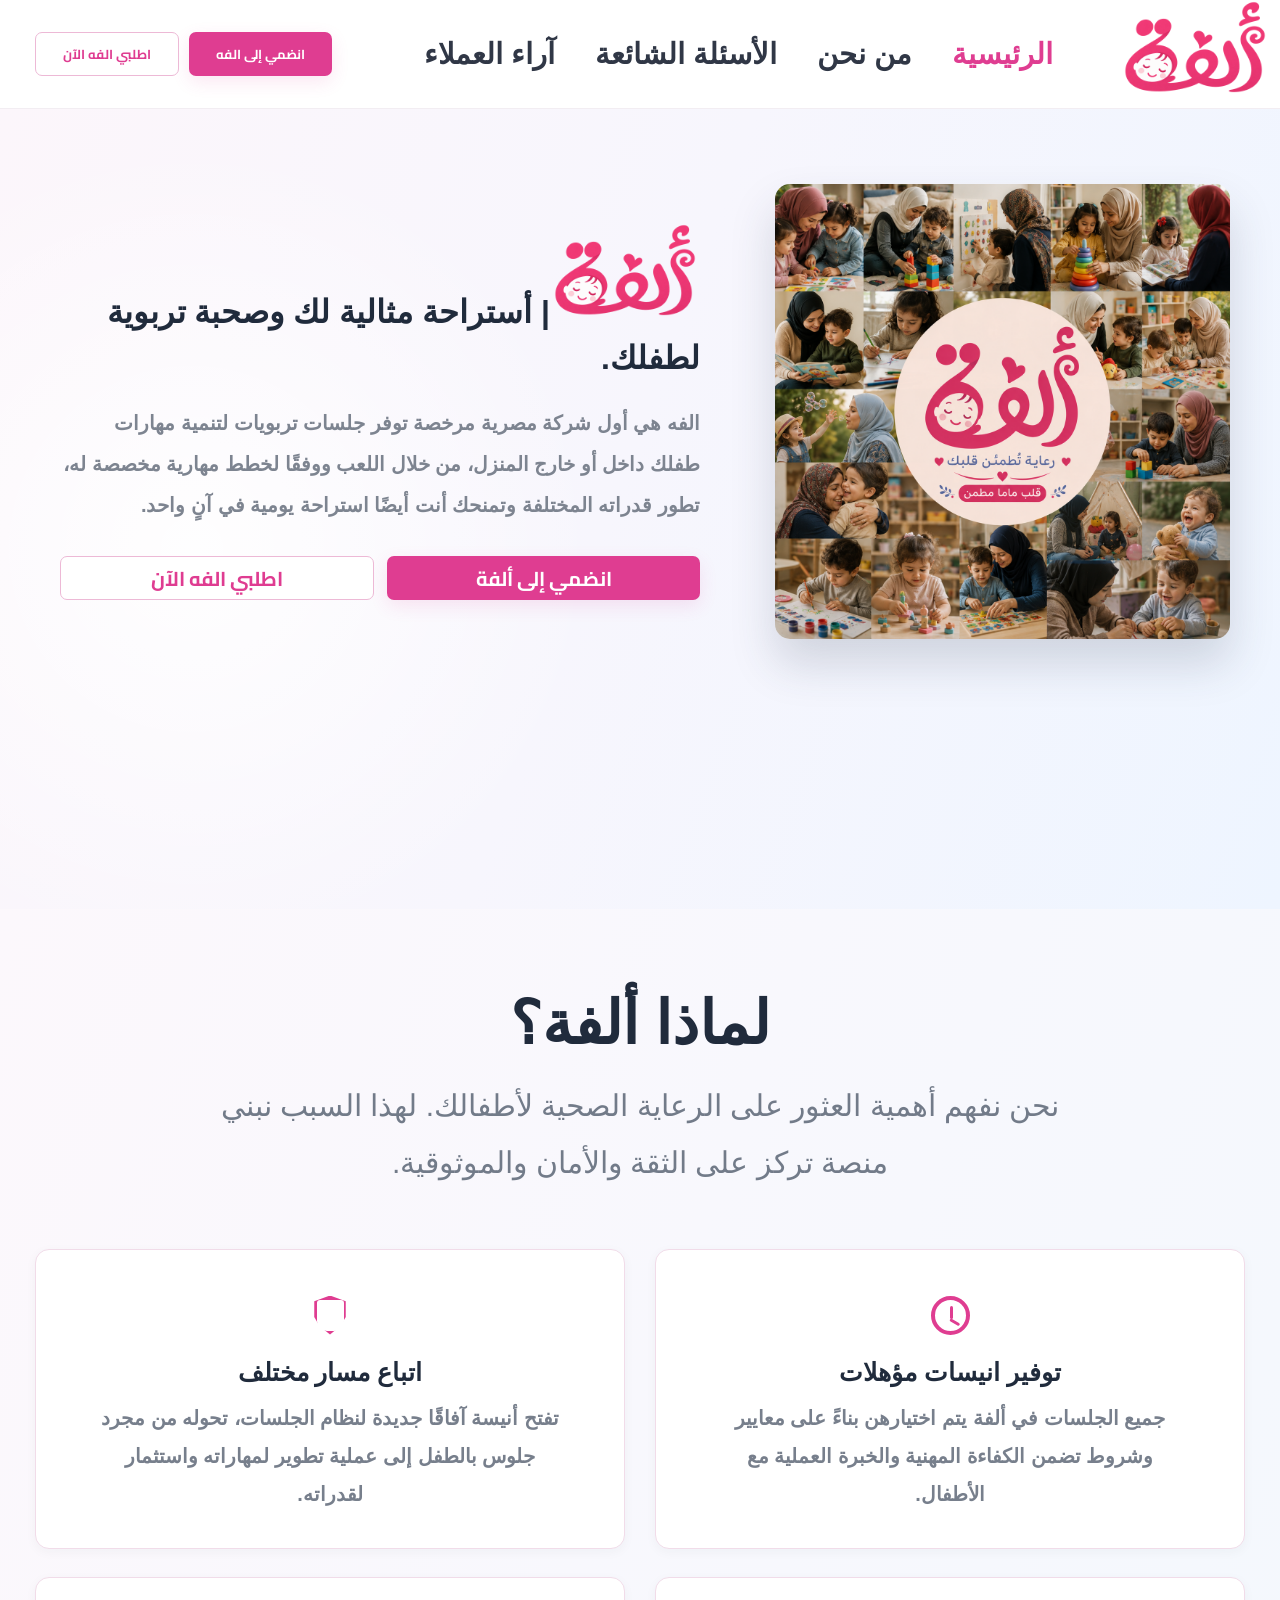
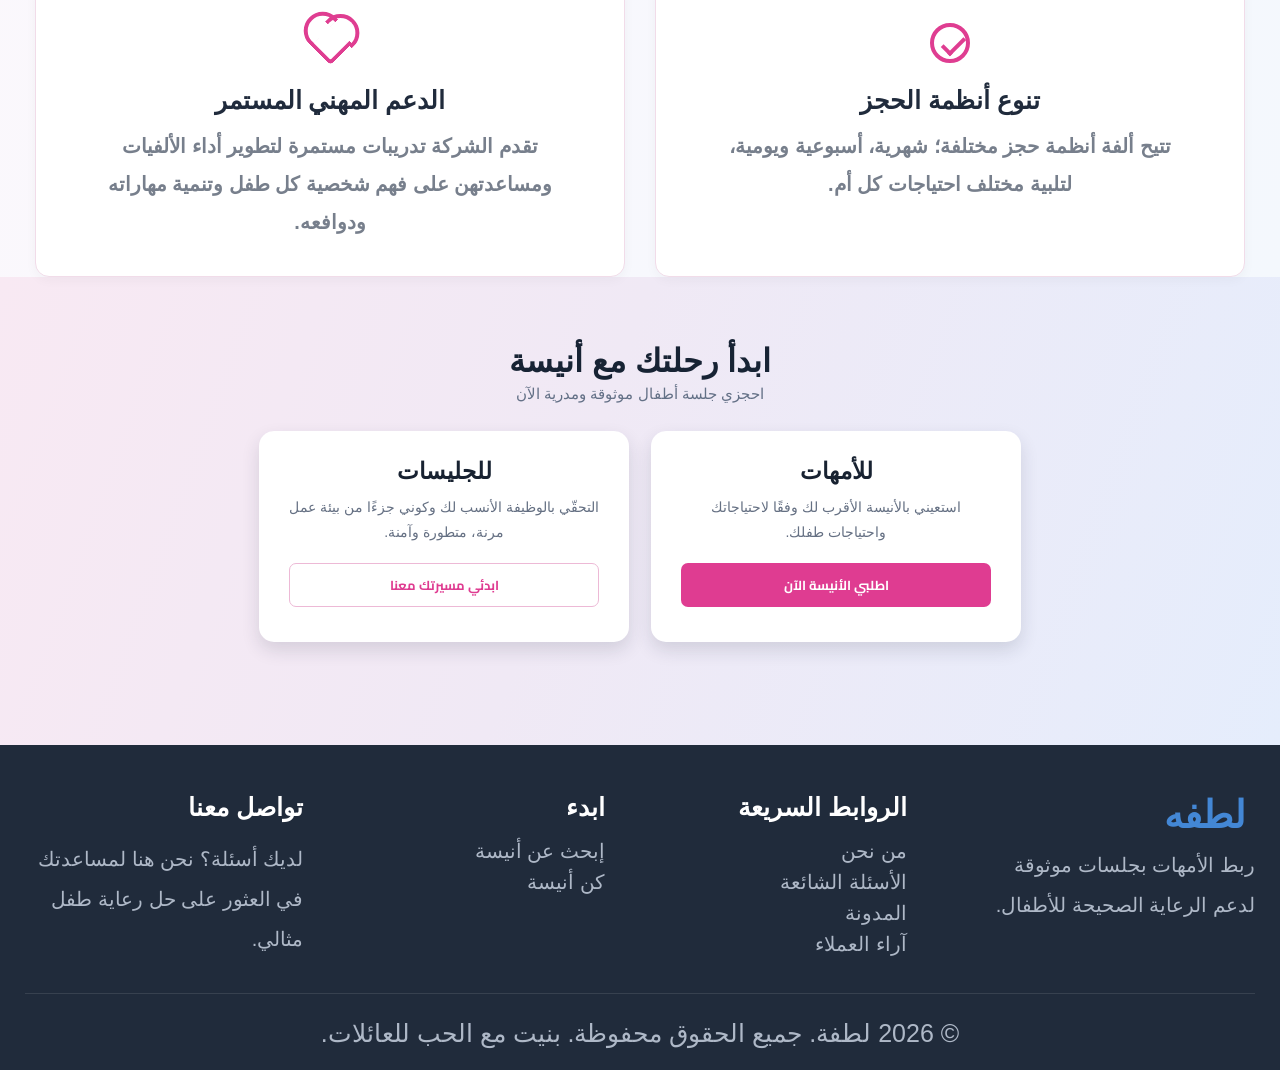
==== index.html @ 2e253f10 "Add files via upload" ====
<!DOCTYPE html>
<html lang="ar" dir="rtl">

<head>
    <meta charset="UTF-8">

    <meta name="viewport" content="width=device-width, initial-scale=1.0">

    <title>الفه | استراحة مثالية لك وصحبة تربوية لطفلك</title>

    <!-- Google Font -->
    <link rel="preconnect" href="https://fonts.googleapis.com">
    <link rel="preconnect" href="https://fonts.gstatic.com" crossorigin>

    <link href="https://fonts.googleapis.com/css2?family=Cairo:wght@400;500;600;700;800&display=swap" rel="stylesheet">

    <!-- CSS -->
    <link rel="stylesheet" href="../CSS/style.css">
</head>

<body>

    <!-- الشريط العلوي -->
    <div class="top-bar"></div>


    <!-- ================= NAVBAR ================= -->

    <header class="navbar">

        <div class="nav-container">

            <!-- اللوجو -->
            <a href="#" class="logo">
                <img src="../Images/logo.png" alt="الفه">
            </a>


            <!-- روابط الموقع -->
            <nav class="nav-links">

                <a href="#" class="active">
                    الرئيسية
                </a>

                <a href="#">
                    من نحن
                </a>

                <a href="#">
                    الأسئلة الشائعة
                </a>


                <a href="#">
                    آراء العملاء
                </a>

            </nav>


            <!-- الأزرار -->
            <div class="nav-buttons">



                <a href="#" class="btn btn-pink">
                    انضمي إلى الفه
                </a>

                <a href="#" class="btn btn-outline">
                    اطلبي الفه الآن
                </a>

            </div>


            <!-- زر الموبايل -->
            <button class="mobile-menu-btn" id="mobileMenuBtn">
                ☰
            </button>

        </div>

    </header>



    <!-- ================= HERO ================= -->

    <main>

        <section class="hero">

            <div class="hero-container">



                <!-- النص -->
                <div class="hero-content">

                    <h1>
                        <img src="../Images/logo.png" alt="" style="width: 150px;">|
                        <span>
                            أستراحة مثالية لك وصحبة تربوية لطفلك.
                        </span>
                    </h1>


                    <p>
                        الفه هي أول شركة مصرية مرخصة توفر جلسات تربويات
                        لتنمية مهارات طفلك داخل أو خارج المنزل، من خلال اللعب
                        ووفقًا لخطط مهارية مخصصة له، تطور قدراته المختلفة
                        وتمنحك أنت أيضًا استراحة يومية في آنٍ واحد.
                    </p>


                    <!-- الأزرار -->
                    <div class="hero-buttons">

                        <a href="#" class="btn btn-pink">
                            انضمي إلى ألفة
                        </a>

                        <a href="#" class="btn btn-outline">
                            اطلبي الفه الآن
                        </a>

                    </div>

                </div>


                <!-- الصورة -->
                <div class="hero-image-box">

                    <img src="../Images/a08bd523-5369-4f2f-ad71-0f037b990f4d.png" alt="أنشطة الأطفال"
                        class="hero-image">

                </div>



            </div>

        </section>

    </main>


    <!-- =========================================
     WHY ALFA SECTION
========================================= -->

    <section class="why-alfa" id="why-alfa">

        <div class="why-container">

            <!-- العنوان -->
            <div class="section-heading">

                <h2>
                    لماذا ألفة؟
                </h2>

                <p>
                    نحن نفهم أهمية العثور على الرعاية الصحية لأطفالك.
                    لهذا السبب نبني منصة تركز على الثقة والأمان والموثوقية.
                </p>

            </div>


            <!-- الكروت -->
            <div class="why-grid">


                <!-- Card 1 -->
                <div class="why-card">

                    <div class="why-icon">
                        <i class="icon-clock"></i>
                    </div>

                    <h3>
                        توفير انيسات مؤهلات
                    </h3>

                    <p>
                        جميع الجلسات في ألفة يتم اختيارهن بناءً على معايير
                        وشروط تضمن الكفاءة المهنية والخبرة العملية مع الأطفال.
                    </p>

                </div>


                <!-- Card 2 -->
                <div class="why-card">

                    <div class="why-icon">
                        <i class="icon-shield"></i>
                    </div>

                    <h3>
                        اتباع مسار مختلف
                    </h3>

                    <p>
                        تفتح أنيسة آفاقًا جديدة لنظام الجلسات، تحوله من مجرد
                        جلوس بالطفل إلى عملية تطوير لمهاراته واستثمار لقدراته.
                    </p>

                </div>


                <!-- Card 3 -->
                <div class="why-card">

                    <div class="why-icon">
                        <i class="icon-check"></i>
                    </div>

                    <h3>
                        تنوع أنظمة الحجز
                    </h3>

                    <p>
                        تتيح ألفة أنظمة حجز مختلفة؛ شهرية، أسبوعية ويومية،
                        لتلبية مختلف احتياجات كل أم.
                    </p>

                </div>


                <!-- Card 4 -->
                <div class="why-card">

                    <div class="why-icon">
                        <i class="icon-heart"></i>
                    </div>

                    <h3>
                        الدعم المهني المستمر
                    </h3>

                    <p>
                        تقدم الشركة تدريبات مستمرة لتطوير أداء الألفيات
                        ومساعدتهن على فهم شخصية كل طفل وتنمية مهاراته ودوافعه.
                    </p>

                </div>


            </div>

        </div>

    </section>

    <section class="booking-section">

        <div class="booking-container">

            <h1>ابدأ رحلتك مع أنيسة</h1>

            <p class="subtitle">
                احجزي جلسة أطفال موثوقة ومدرية الآن
            </p>

            <div class="cards">

                <!-- Mother's Card -->
                <div class="booking-card">

                    <h2>للأمهات</h2>

                    <p>
                        استعيني بالأنيسة الأقرب لك وفقًا لاحتياجاتك
                        واحتياجات طفلك.
                    </p>

                    <a href="#" class="btn btn-primary">
                        اطلبي الأنيسة الآن
                    </a>

                </div>


                <!-- Babysitter Card -->
                <div class="booking-card">

                    <h2>للجليسات</h2>

                    <p>
                        التحقّي بالوظيفة الأنسب لك وكوني جزءًا من بيئة
                        عمل مرنة، متطورة وآمنة.
                    </p>

                    <a href="#" class="btn btn-outline">
                        ابدئي مسيرتك معنا
                    </a>

                </div>

            </div>

        </div>

    </section>


    <!-- =========================
         Footer
    ========================== -->
    <footer class="footer">

        <div class="footer-container">

            <!-- Logo / About -->
            <div class="footer-column footer-brand">

                <div class="logo">
                    لطفه
                </div>

                <p>
                    ربط الأمهات بجلسات موثوقة لدعم الرعاية
                    الصحيحة للأطفال.
                </p>

            </div>


            <!-- Quick Links -->
            <div class="footer-column">

                <h3>الروابط السريعة</h3>

                <ul>
                    <li><a href="#">من نحن</a></li>
                    <li><a href="#">الأسئلة الشائعة</a></li>
                    <li><a href="#">المدونة</a></li>
                    <li><a href="#">آراء العملاء</a></li>
                </ul>

            </div>


            <!-- Start -->
            <div class="footer-column">

                <h3>ابدء</h3>

                <ul>
                    <li><a href="#">إبحث عن أنيسة</a></li>
                    <li><a href="#">كن أنيسة</a></li>
                </ul>

            </div>


            <!-- Contact -->
            <div class="footer-column">

                <h3>تواصل معنا</h3>

                <p>
                    لديك أسئلة؟ نحن هنا لمساعدتك في العثور
                    على حل رعاية طفل مثالي.
                </p>

            </div>

        </div>


        <!-- Copyright -->
        <div class="footer-bottom">

            <p>
                © 2026 لطفة. جميع الحقوق محفوظة. بنيت مع الحب للعائلات.
            </p>

        </div>

    </footer>


    <!-- JS -->
    <script src="../JS/script.js"></script>

</body>

</html>
---- CSS/style.css ----
/* =========================================
   GENERAL
========================================= */

* {
    margin: 0;
    padding: 0;
    box-sizing: border-box;
}

html {
    scroll-behavior: smooth;
}

body {
   font-family: 'Gill Sans', 'Gill Sans MT', Calibri, 'Trebuchet MS', sans-serif;

    color: #202b3c;

    background: #ffffff;

    direction: rtl;

    overflow-x: hidden;
}


/* =========================================
   COLORS
========================================= */

:root {

    --pink: #df3d91;

    --pink-hover: #cc2d80;

    --blue: #4288c7;

    --dark: #202b3c;

    --gray: #7d8490;

    --border: #efc8df;

}


/* =========================================
   TOP BAR
========================================= */

.top-bar {

    width: 100%;



    background: #4b3e26;

}


/* =========================================
   NAVBAR
========================================= */

.navbar {

    width: 100%;


    background: #ffffff;

    border-bottom: 1px solid #f2edf2;

    position: relative;

    z-index: 100;

}


.nav-container {

    width: min(1390px, calc(100% - 70px));

    height: 100%;

    margin: auto;

    display: flex;

    align-items: center;

    gap: 25px;

}


/* =========================================
   LOGO
========================================= */

.logo {

    width: 100px;

    display: flex;

    align-items: center;

    justify-content: center;

    flex-shrink: 0;

}


.logo img {

    width:150px;

    height: auto;

    display: block;

}


/* =========================================
   NAV LINKS
========================================= */

.nav-links {

    flex: 1;

    display: flex;

    align-items: center;

    justify-content: center;

    gap: 40px;

}


.nav-links a {

    color: #303746;

    text-decoration: none;

    font-size:29px;

    font-weight: 700;

    white-space: nowrap;

    transition: 0.25s ease;


}


.nav-links a:hover {

    color: var(--pink);

}


.nav-links a.active {

    color: var(--pink);

}


/* =========================================
   NAV BUTTONS
========================================= */

.nav-buttons {

    display: flex;

    align-items: center;

    gap: 10px;

}


.language {

    color: #303746;

    text-decoration: none;

    font-size: 15px;

    font-weight: 600;

    margin-left: 8px;

    direction: ltr;

}


.language span {

    font-size: 13px;

}


/* =========================================
   BUTTON
========================================= */

 .btn {

    min-height: 44px;

    padding: 8px 27px;

    border-radius:20px;

    display: inline-flex;

    align-items: center;

    justify-content: center;

    text-decoration: none;

    font-size:50px;

    font-weight:800;

    white-space: nowrap;

    transition:
        transform 0.2s ease,
        background 0.2s ease,
        box-shadow 0.2s ease;

}


.btn:hover {

    transform: translateY(-2px);

}


/* Pink Button */

.btn-pink {

    background: var(--pink);

    color: #ffffff;

    box-shadow: 0 6px 18px rgba(223, 61, 145, 0.12);

}


.btn-pink:hover {

    background: var(--pink-hover);

}


/* Outline Button */

.btn-outline {

    background: #ffffff;

    color: var(--pink);

    border: 1px solid var(--border);

}


.btn-outline:hover {

    background: #fff6fa;

}


/* =========================================
   HERO
========================================= */

.hero {


max-height: 800px;
    display: flex;

    align-items: center;

    background:

        radial-gradient(
            circle at 15% 55%,
            rgba(255,255,255,0.9),
            transparent 35%
        ),

        linear-gradient(
            110deg,
            #fcf6fb 0%,
            #f7f6fd 48%,
            #eef5ff 100%
        );

}


/* =========================================
   HERO CONTAINER
========================================= */

.hero-container {

   
    width: min(1400px, calc(100% - 100px));

    margin: auto;

    padding: 75px 0 400px;

    display: grid;

    grid-template-columns:
        minmax(520px, 650px)
        minmax(430px, 1fr);

    align-items: center;

    gap: 75px;

    direction: ltr;

}


/* =========================================
   HERO IMAGE
========================================= */

.hero-image-box {

    width: 100%;

    max-width: 650px;

}


.hero-image {

    width: 100%;

    height: auto;

    display: block;

    border-radius: 15px;

    box-shadow:
        0 25px 45px rgba(48, 63, 83, 0.18);

}


/* =========================================
   HERO CONTENT
========================================= */

.hero-content {

    direction: rtl;

    text-align: right;

    max-width: 640px;

    justify-self: end;

}


.hero-content h1 {

    color: var(--dark);

    font-size: clamp(31px, 2.5vw, 42px);

    line-height: 1.45;

    font-weight: 800;

    margin-bottom: 22px;

}


.hero-content h1 span {

    display: inline;

}


.hero-content p {

    color: var(--gray);

    font-size:20px;

    line-height: 2.05;

    font-weight: 600;

    margin-bottom: 30px;

}


/* =========================================
   HERO BUTTONS
========================================= */

.hero-buttons {

    display: flex;

    align-items: center;

    justify-content: flex-start;

    gap: 13px;

}


.hero-buttons .btn {

    min-width: 205px;
    font-size: 20px;

}


/* =========================================
   MOBILE BUTTON
========================================= */

.mobile-menu-btn {

    display: none;

    border: none;

    background: transparent;

    color: #333;

    font-size: 28px;

    cursor: pointer;

}


/* =========================================
   TABLET
========================================= */

@media (max-width: 1200px) {

    .nav-links {

        gap: 22px;

    }


    .nav-buttons .btn {

        padding-left: 18px;

        padding-right: 18px;

    }


    .hero-container {

        gap: 45px;

        grid-template-columns:
            minmax(450px, 1fr)
            minmax(400px, 1fr);

    }

}


/* =========================================
   SMALL LAPTOP / TABLET
========================================= */

@media (max-width: 1000px) {

    .navbar {

        height: 75px;

    }


    .nav-container {

        width: calc(100% - 35px);

    }


    .nav-links,
    .nav-buttons {

        display: none;

    }


    .mobile-menu-btn {

        display: block;

        margin-right: auto;

    }


    .hero {

        min-height: auto;

    }


    .hero-container {

        width: min(720px, calc(100% - 40px));

        grid-template-columns: 1fr;

        padding: 55px 0 70px;

        gap: 45px;

    }


    .hero-image-box {

        max-width: 650px;

        margin: auto;

    }


    .hero-content {

        max-width: 650px;

        justify-self: center;

        text-align: center;

    }


    .hero-buttons {

        justify-content: center;

    }

}


/* =========================================
   MOBILE
========================================= */

@media (max-width: 600px) {

    .top-bar {

        height: 30px;

    }


    .navbar {

        height: 68px;

    }


    .nav-container {

        width: calc(100% - 28px);

    }


    .logo img {

        width: 82px;

    }


    .hero-container {

        width: calc(100% - 28px);

        padding: 35px 0 55px;

        gap: 32px;

    }


    .hero-image {

        border-radius: 11px;

    }


    .hero-content h1 {

        font-size: 27px;

        line-height: 1.55;

        margin-bottom: 17px;

    }
       .hero-content h1 img {

        font-size: 10px;


    }


    .hero-content p {

        font-size: 14px;

        line-height: 2;

        margin-bottom: 25px;

    }


    .hero-buttons {

        width: 100%;

        flex-direction: column;

        gap: 10px;

    }


    .hero-buttons .btn {

        width: 100%;

        min-width: 0;
        font-size: 18px;
         font-weight: 700;

    }

}


/* =========================================
   EXTRA SMALL MOBILE
========================================= */

@media (max-width: 380px) {

    .hero-content h1 {

        font-size: 24px;

    }


    .hero-content p {

        font-size: 13px;

    }

}

/* =========================================
   WHY ALFA SECTION
========================================= */

.why-alfa {

    width: 100%;



    background:
        linear-gradient(
            110deg,
            #fcf8fc 0%,
            #f8f8fd 50%,
            #f4f8fd 100%
        );

}


/* =========================================
   CONTAINER
========================================= */

.why-container {

    width: min(1210px, calc(100% - 50px));

    margin: auto;

}


/* =========================================
   SECTION HEADING
========================================= */

.section-heading {

    text-align: center;

    max-width: 850px;

    margin: 0 auto 58px;

}


.section-heading h2 {

    color: #202b3c;

    font-size:60px;

    line-height: 1.5;

    font-weight: 600;

    margin-bottom: 8px;
    padding-top: 70px;

}


.section-heading p {

    color: #727b89;

    font-size:30px;

    font-weight: 500;

    line-height: 1.9;

    margin: 0 auto;

}


/* =========================================
   GRID
========================================= */

.why-grid {

    display: grid;

    grid-template-columns: repeat(2, 1fr);

    gap: 28px 30px;

}


/* =========================================
   CARD
========================================= */

.why-card {

    min-height: 225px;

    background: #ffffff;

    border: 1px solid #f1dce9;

    border-radius: 14px;

    padding: 40px 55px 35px;

    text-align: center;

    display: flex;

    flex-direction: column;

    align-items: center;

    justify-content: flex-start;

    box-shadow:
        0 3px 12px rgba(31, 43, 60, 0.04);

    transition:
        transform 0.3s ease,
        box-shadow 0.3s ease,
        border-color 0.3s ease;

}


/* Hover */

.why-card:hover {

    transform: translateY(-5px);

    border-color: #edb7d5;

    box-shadow:
        0 12px 30px rgba(223, 61, 145, 0.09);

}


/* =========================================
   ICON
========================================= */

.why-icon {

    width: 50px;

    height: 50px;

    margin-bottom: 12px;

    display: flex;

    align-items: center;

    justify-content: center;

    color: #df3d91;

}


/* =========================================
   ICONS
========================================= */

/*
   بنعمل الأيقونات بالـCSS
   عشان مش محتاجين أي مكتبة خارجية
*/


/* Clock */

.icon-clock {

    width: 39px;

    height: 39px;

    border: 4px solid #df3d91;

    border-radius: 50%;

    position: relative;

    display: block;

}


.icon-clock::before {

    content: "";

    position: absolute;

    width: 3px;

    height: 13px;

    background: #df3d91;

    border-radius: 3px;

    top: 6px;

    left: 15px;

}


.icon-clock::after {

    content: "";

    position: absolute;

    width: 11px;

    height: 3px;

    background: #df3d91;

    border-radius: 3px;

    top: 18px;

    left: 15px;

    transform: rotate(30deg);

    transform-origin: left center;

}


/* Shield */

.icon-shield {

    width: 35px;

    height: 39px;

    border: 4px solid #df3d91;

    border-radius: 7px 7px 14px 14px;

    position: relative;

    display: block;

    clip-path: polygon(
        50% 0,
        95% 15%,
        95% 55%,
        80% 78%,
        50% 100%,
        20% 78%,
        5% 55%,
        5% 15%
    );

}


/* Check */

.icon-check {

    width: 40px;

    height: 40px;

    border: 4px solid #df3d91;

    border-radius: 50%;

    position: relative;

    display: block;

}


.icon-check::before {

    content: "";

    position: absolute;

    width: 19px;

    height: 9px;

    border-left: 4px solid #df3d91;

    border-bottom: 4px solid #df3d91;

    transform: rotate(-45deg);

    top: 10px;

    left: 8px;

}


/* Heart */

.icon-heart {

    width: 31px;

    height: 31px;

    position: relative;

    display: block;

    transform: rotate(-45deg);

    border-left: 4px solid #df3d91;

    border-bottom: 4px solid #df3d91;

    border-radius: 0 0 0 5px;

}


.icon-heart::before {

    content: "";

    position: absolute;

    width: 30px;

    height: 18px;

    border: 4px solid #df3d91;

    border-bottom: none;

    border-radius: 20px 20px 0 0;

    top: -18px;

    left: -4px;

}


.icon-heart::after {

    content: "";

    position: absolute;

    width: 18px;

    height: 30px;

    border: 4px solid #df3d91;

    border-left: none;

    border-radius: 0 20px 20px 0;

    top: -4px;

    right: -18px;

}


/* =========================================
   CARD TEXT
========================================= */

.why-card h3 {

    color: #202b3c;

    font-size: 25px;

    font-weight: 800;

    line-height: 1.6;

    margin-bottom: 7px;

}


.why-card p {

    color: #777f8c;

    font-size: 20px;

    line-height: 1.9;

    font-weight: 600;

    max-width: 530px;

    margin: 0;

}
 

/* =========================================
   TABLET
========================================= */

@media (max-width: 900px) {

    .why-alfa {

        padding: 60px 0 100px;

    }


    .why-container {

        width: calc(100% - 35px);

    }


    .section-heading {

        margin-bottom: 40px;

    }


    .section-heading h2 {

        font-size: 30px;

    }


    .section-heading p {

        font-size: 15px;

    }


    .why-grid {

        gap: 20px;

    }


    .why-card {

        padding: 32px 25px;

    }

}


/* =========================================
   MOBILE
========================================= */

@media (max-width: 650px) {

    .why-alfa {

        padding: 50px 0 60px;

    }


    .why-container {

        width: calc(100% - 28px);

    }


    .section-heading {

        margin-bottom: 30px;

    }


    .section-heading h2 {

        font-size: 35px;

        margin-bottom: 7px;

    }


    .section-heading p {

        font-size: 20px;

        line-height: 2;

    }


    .why-grid {

        grid-template-columns: 1fr;

        gap: 16px;

    }


    .why-card {

        min-height: 205px;

        padding: 30px 22px;

        border-radius: 12px;

    }


    .why-card h3 {

        font-size:25px;

    }


    .why-card p {

        font-size: 20px;

        line-height: 1.9;

    }

}

/* =========================
   Booking Section
========================= */

.booking-section {
    min-height: 468px;

    background: linear-gradient(
        110deg,
        #f8e9f3 0%,
        #f0e9f5 45%,
        #e5edfc 100%
    );

    padding: 65px 20px 76px;
}

.booking-container {
    max-width: 1000px;
    margin: 0 auto;
    text-align: center;
}


/* Main Title */

.booking-container h1 {
    font-size: 32px;
    font-weight: 800;
    color: #172334;
    margin-bottom: 5px;
}


/* Subtitle */

.subtitle {
    font-size: 15px;
    font-weight: 500;
    color: #637086;
    margin-bottom: 28px;
}


/* =========================
   Cards
========================= */

.cards {
    display: flex;
    justify-content: center;
    gap: 22px;

    max-width: 765px;
    margin: 0 auto;
}


.booking-card {
    width: 370px;
    min-height: 211px;

    background: #ffffff;

    border-radius: 15px;

    padding: 27px 30px 30px;

    box-shadow: 0 8px 18px rgba(32, 43, 61, 0.14);

    display: flex;
    flex-direction: column;
    align-items: center;
}


/* Card Title */

.booking-card h2 {
    font-size: 23px;
    font-weight: 700;
    color: #182231;

    margin-bottom: 10px;
}


/* Card Description */

.booking-card p {
    width: 100%;

    font-size: 14px;
    line-height: 1.8;

    color: #657083;

    margin-bottom: 18px;
}


/* =========================
   Buttons
========================= */

.btn {
    width: 100%;
    height: 35px;

    border-radius: 7px;

    display: flex;
    justify-content: center;
    align-items: center;

    text-decoration: none;

    font-family: "Cairo", sans-serif;
    font-size: 13px;
    font-weight: 700;

    transition: 0.25s ease;
}


/* Pink Button */

.btn-primary {
    background: #df3c91;
    color: #ffffff;
}

.btn-primary:hover {
    background: #c92d7d;
}


/* Outline Button */

.btn-outline {
    background: #ffffff;

    color: #df3c91;

    border: 1px solid #edb9d6;
}

.btn-outline:hover {
    background: #fff1f8;
}


/* =========================
   Footer
========================= */

.footer {
    background: #202b3b;
    color: #ffffff;

    padding: 48px 20px 22px;
}


.footer-container {
    max-width: 1230px;
    margin: 0 auto;

    display: grid;

    grid-template-columns:
        1.2fr
        1fr
        1fr
        1.2fr;

    gap: 70px;

    direction: rtl;
}


/* =========================
   Footer Columns
========================= */

.footer-column {
    text-align: right;
}


.footer-column h3 {
    font-size: 25px;
    font-weight: 700;

    margin-bottom: 17px;

    color: #ffffff;
}


.footer-column p {
    color: #aeb8c7;

    font-size: 20px;
    line-height: 2;

    max-width: 270px;
}


/* =========================
   Footer Links
========================= */

.footer-column ul {
    list-style: none;
}


.footer-column ul li {
    margin-bottom: 7px;
}


.footer-column ul li a {
    text-decoration: none;

    color: #aeb8c7;

    font-size: 20px;

    transition: 0.2s ease;
}


.footer-column ul li a:hover {
    color: #ffffff;
}


/* =========================
   Logo
========================= */

.logo {
    font-size: 38px;
    font-weight: 800;

    color: #4387d5;

    margin-bottom: 8px;
}


/* =========================
   Footer Bottom
========================= */

.footer-bottom {
    max-width: 1230px;

    margin: 30px auto 0;

    padding-top: 25px;

    border-top: 1px solid rgba(255, 255, 255, 0.1);

    text-align: center;
}


.footer-bottom p {
    color: #aeb8c7;

    font-size:25px;
}


/* =========================
   Responsive
========================= */

@media (max-width: 800px) {

    .booking-section {
        padding-top: 50px;
        padding-bottom: 55px;
    }

    .booking-container h1 {
        font-size: 27px;
    }

    .cards {
        flex-direction: column;
        align-items: center;
    }

    .booking-card {
        width: 100%;
        max-width: 370px;
    }


    .footer-container {
        grid-template-columns: 1fr 1fr;

        gap: 40px;
    }
}


@media (max-width: 500px) {

    .booking-section {
        padding: 45px 15px 50px;
    }

    .booking-container h1 {
        font-size: 24px;
    }

    .subtitle {
        font-size: 16px;
    }

    .cards {
        gap: 18px;
    }

    .booking-card {
        padding: 25px 22px;
    }


    .footer {
        padding-top: 40px;
    }

    .footer-container {
        grid-template-columns: 1fr;

        gap: 30px;
    }

 

    .footer-column p {
      font-size: 20px;
    }

    .footer-bottom {
        margin-top: 10px;
    }
      .footer-bottom p {
        margin-bottom: 20px;
        font-size: 16px;
    }
}
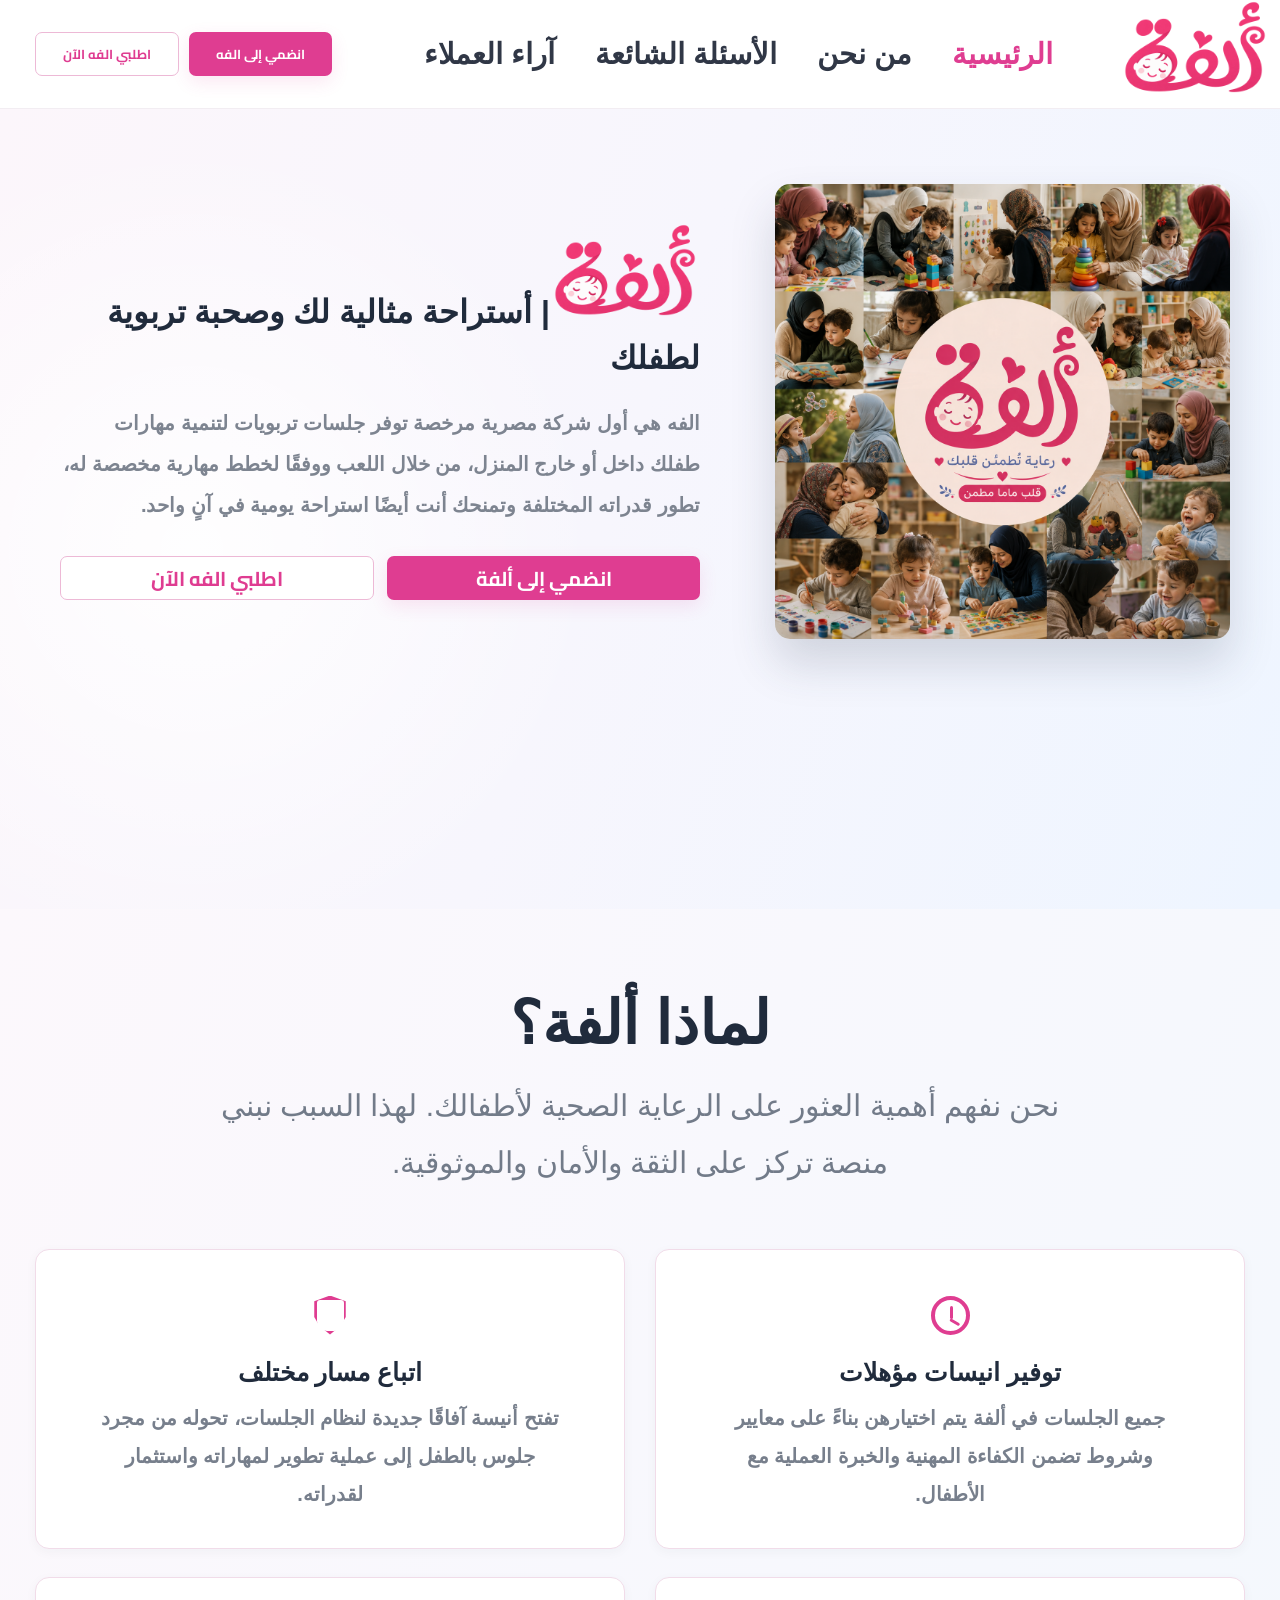
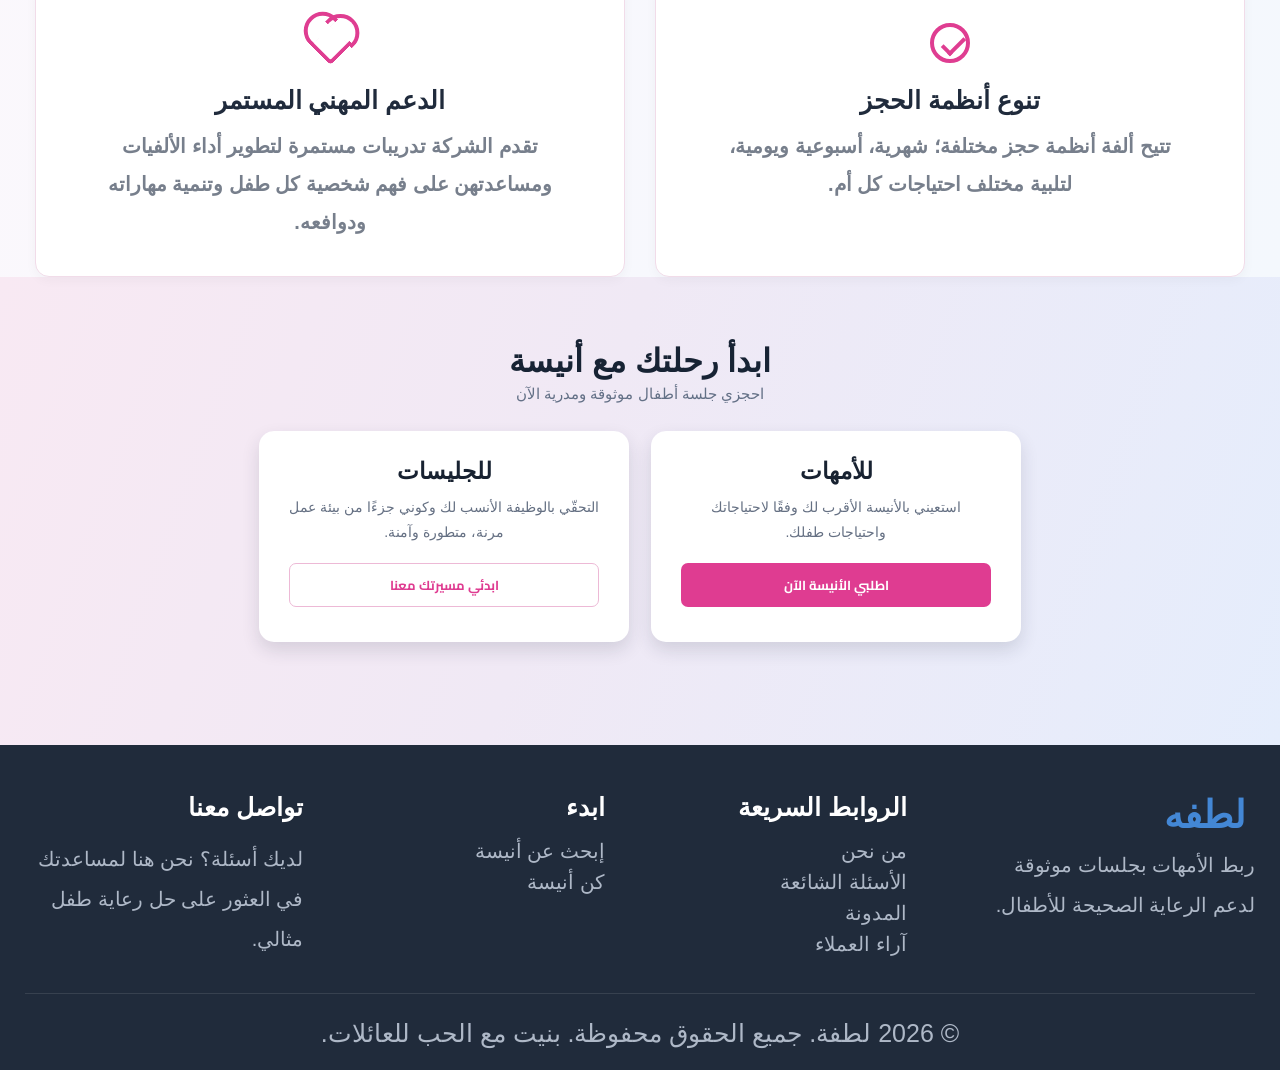
==== commit b7eb5104: "Update index.html" ====
--- a/index.html
+++ b/index.html
@@ -102,7 +102,7 @@
                     <h1>
                         <img src="../Images/logo.png" alt="" style="width: 150px;">|
                         <span>
-                            أستراحة مثالية لك وصحبة تربوية لطفلك.
+                            أستراحة مثالية لك وصحبة تربوية لطفلك
                         </span>
                     </h1>
 
@@ -391,4 +391,4 @@
 
 </body>
 
-</html>+</html>
--- a/CSS/style.css
+++ b/CSS/style.css
@@ -613,11 +613,7 @@
 
 @media (max-width: 600px) {
 
-    .top-bar {
-
-        height: 30px;
-
-    }
+
 
 
     .navbar {
@@ -1651,4 +1647,4 @@
         margin-bottom: 20px;
         font-size: 16px;
     }
-}+}
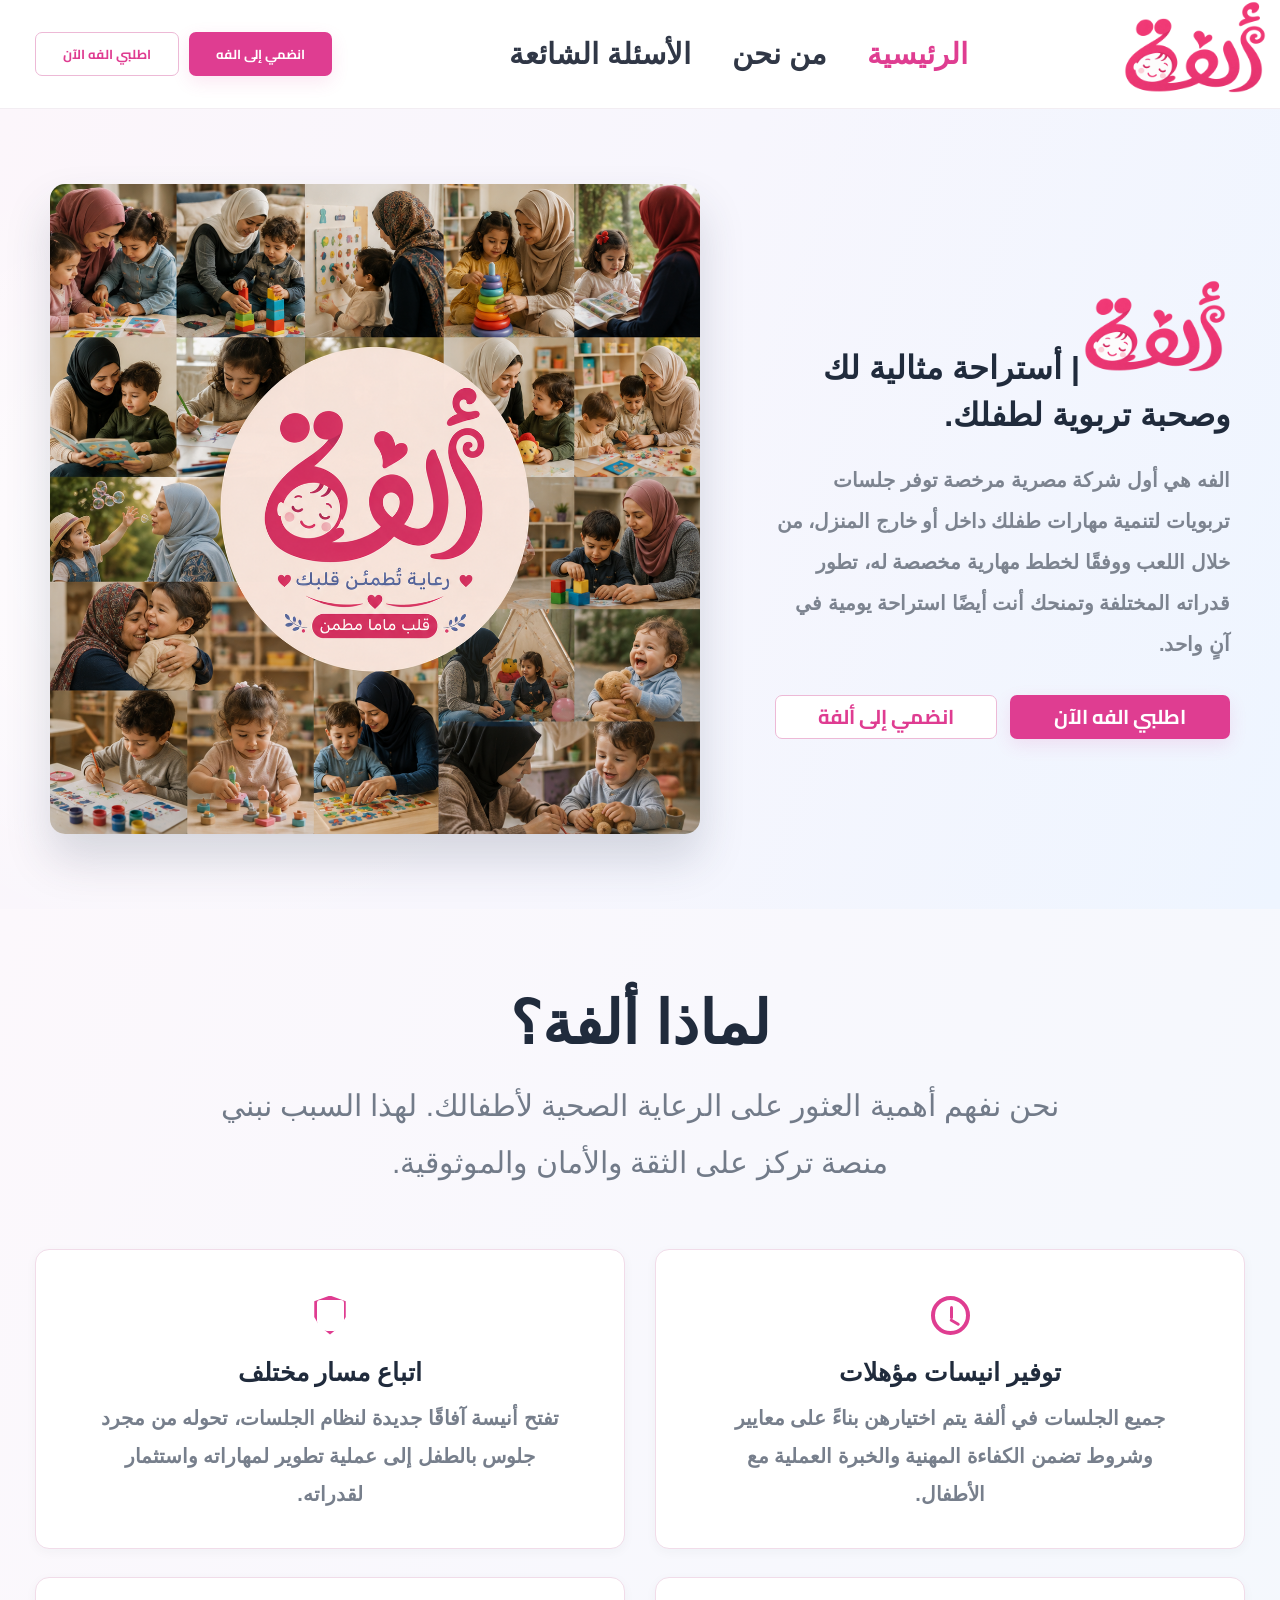
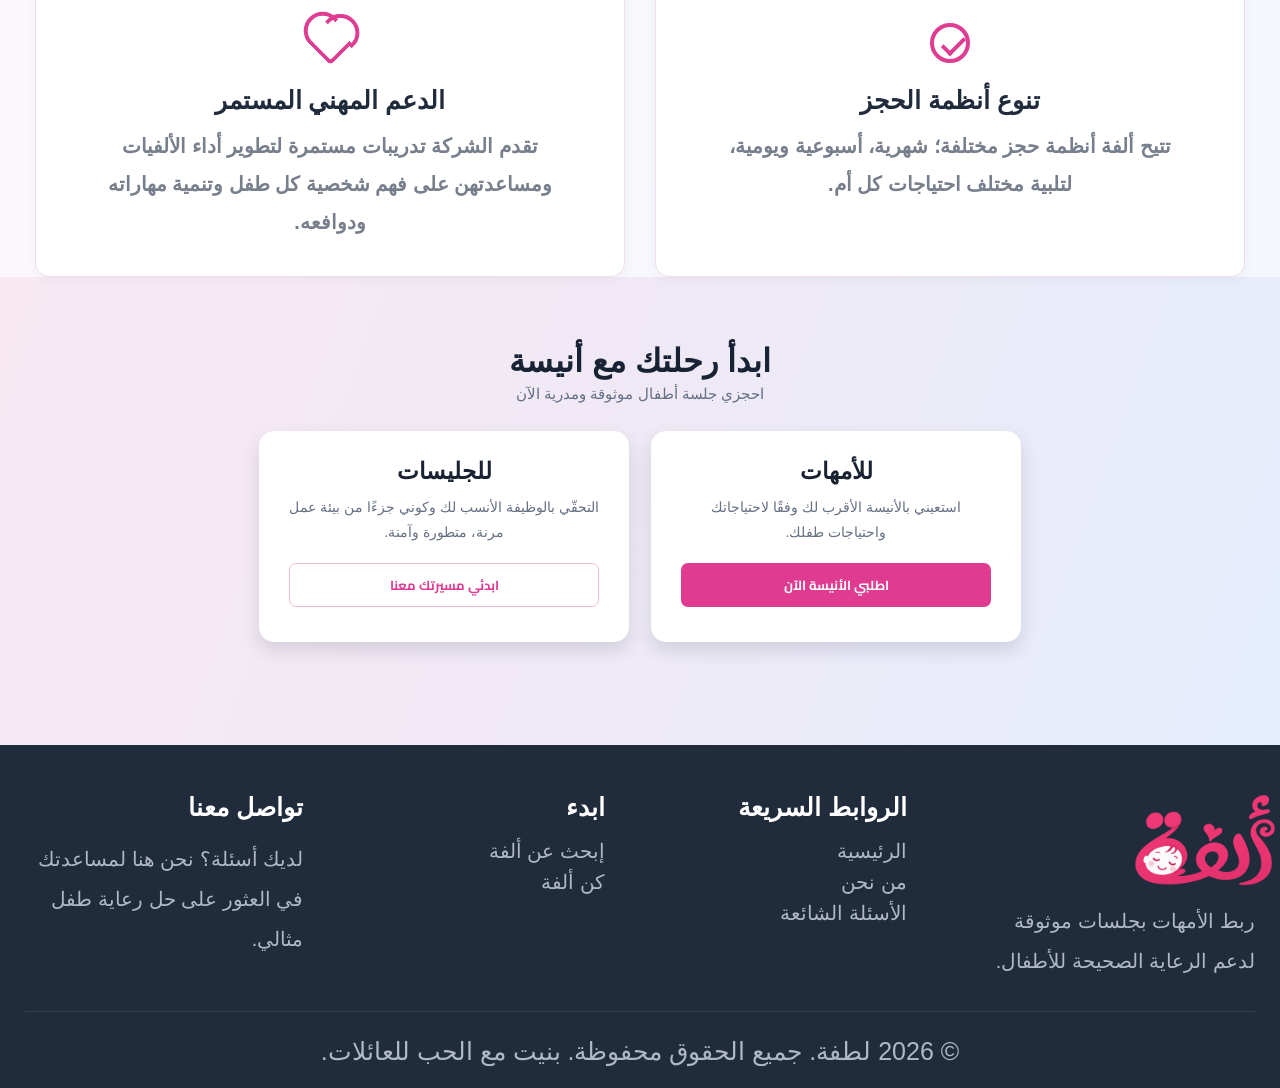
==== commit d90d4c59: "Add files via upload" ====
--- a/index.html
+++ b/index.html
@@ -16,6 +16,7 @@
 
     <!-- CSS -->
     <link rel="stylesheet" href="../CSS/style.css">
+
 </head>
 
 <body>
@@ -39,11 +40,11 @@
             <!-- روابط الموقع -->
             <nav class="nav-links">
 
-                <a href="#" class="active">
+                <a href="index.html" class="active">
                     الرئيسية
                 </a>
 
-                <a href="#">
+                <a href="./about.html">
                     من نحن
                 </a>
 
@@ -52,9 +53,7 @@
                 </a>
 
 
-                <a href="#">
-                    آراء العملاء
-                </a>
+
 
             </nav>
 
@@ -102,7 +101,7 @@
                     <h1>
                         <img src="../Images/logo.png" alt="" style="width: 150px;">|
                         <span>
-                            أستراحة مثالية لك وصحبة تربوية لطفلك
+                            أستراحة مثالية لك وصحبة تربوية لطفلك.
                         </span>
                     </h1>
 
@@ -117,14 +116,14 @@
 
                     <!-- الأزرار -->
                     <div class="hero-buttons">
-
                         <a href="#" class="btn btn-pink">
+                            اطلبي الفه الآن
+                        </a>
+                        <a href="#" class="btn btn-outline">
                             انضمي إلى ألفة
                         </a>
 
-                        <a href="#" class="btn btn-outline">
-                            اطلبي الفه الآن
-                        </a>
+
 
                     </div>
 
@@ -320,7 +319,7 @@
             <div class="footer-column footer-brand">
 
                 <div class="logo">
-                    لطفه
+                    <img src="./Images/logo.png" alt="" style="width: 150px;;">
                 </div>
 
                 <p>
@@ -337,10 +336,10 @@
                 <h3>الروابط السريعة</h3>
 
                 <ul>
-                    <li><a href="#">من نحن</a></li>
+                    <li><a href="./index.html">الرئيسية</a></li>
+                    <li><a href="about.html">من نحن</a></li>
                     <li><a href="#">الأسئلة الشائعة</a></li>
-                    <li><a href="#">المدونة</a></li>
-                    <li><a href="#">آراء العملاء</a></li>
+
                 </ul>
 
             </div>
@@ -352,8 +351,8 @@
                 <h3>ابدء</h3>
 
                 <ul>
-                    <li><a href="#">إبحث عن أنيسة</a></li>
-                    <li><a href="#">كن أنيسة</a></li>
+                    <li><a href="#">إبحث عن ألفة</a></li>
+                    <li><a href="#">كن ألفة</a></li>
                 </ul>
 
             </div>
@@ -391,4 +390,4 @@
 
 </body>
 
-</html>
+</html>
--- a/CSS/style.css
+++ b/CSS/style.css
@@ -335,7 +335,6 @@
 
 .hero-container {
 
-   
     width: min(1400px, calc(100% - 100px));
 
     margin: auto;
@@ -367,6 +366,11 @@
 
     max-width: 650px;
 
+    /* الصورة في الشمال */
+    grid-column: 1;
+
+    grid-row: 1;
+
 }
 
 
@@ -398,6 +402,11 @@
 
     max-width: 640px;
 
+    /* الكلام في اليمين */
+    grid-column: 2;
+
+    grid-row: 1;
+
     justify-self: end;
 
 }
@@ -429,7 +438,7 @@
 
     color: var(--gray);
 
-    font-size:20px;
+    font-size: 20px;
 
     line-height: 2.05;
 
@@ -460,6 +469,7 @@
 .hero-buttons .btn {
 
     min-width: 205px;
+
     font-size: 20px;
 
 }
@@ -484,8 +494,6 @@
     cursor: pointer;
 
 }
-
-
 /* =========================================
    TABLET
 ========================================= */
@@ -493,29 +501,55 @@
 @media (max-width: 1200px) {
 
     .nav-links {
-
         gap: 22px;
-
-    }
-
+    }
 
     .nav-buttons .btn {
-
         padding-left: 18px;
-
         padding-right: 18px;
-
-    }
-
+    }
+
+
+    /* =========================
+       HERO
+    ========================= */
 
     .hero-container {
 
+        width: calc(100% - 70px);
+
         gap: 45px;
 
         grid-template-columns:
-            minmax(450px, 1fr)
-            minmax(400px, 1fr);
-
+            minmax(420px, 1fr)
+            minmax(350px, 1fr);
+
+    }
+
+    .hero-image-box {
+        grid-column: 1;
+        grid-row: 1;
+    }
+
+    .hero-content {
+        grid-column: 2;
+        grid-row: 1;
+
+        max-width: 550px;
+    }
+
+    .hero-content h1 {
+        font-size: 35px;
+    }
+
+    .hero-content p {
+        font-size: 18px;
+        line-height: 1.95;
+    }
+
+    .hero-buttons .btn {
+        min-width: 175px;
+        font-size: 18px;
     }
 
 }
@@ -528,79 +562,107 @@
 @media (max-width: 1000px) {
 
     .navbar {
-
         height: 75px;
-
-    }
-
+    }
 
     .nav-container {
-
         width: calc(100% - 35px);
-
-    }
-
+    }
 
     .nav-links,
     .nav-buttons {
-
         display: none;
-
-    }
-
+    }
 
     .mobile-menu-btn {
-
         display: block;
-
         margin-right: auto;
-
-    }
-
+    }
+
+
+    /* =========================
+       HERO
+    ========================= */
 
     .hero {
-
         min-height: auto;
-
-    }
-
+        max-height: none;
+    }
 
     .hero-container {
 
-        width: min(720px, calc(100% - 40px));
-
-        grid-template-columns: 1fr;
+        width: calc(100% - 40px);
+
+        display: flex;
+
+        flex-direction: column;
+
+        align-items: center;
+
+        gap: 40px;
 
         padding: 55px 0 70px;
 
-        gap: 45px;
-
-    }
-
+    }
+
+
+    /* الصورة فوق */
 
     .hero-image-box {
 
+        order: 1;
+
+        width: 100%;
+
         max-width: 650px;
 
-        margin: auto;
-
-    }
-
+        margin: 0 auto;
+
+    }
+
+
+    /* الكلام تحت */
 
     .hero-content {
 
+        order: 2;
+
+        width: 100%;
+
         max-width: 650px;
 
+        margin: 0 auto;
+
         justify-self: center;
 
-        text-align: center;
+        text-align: right;
+
+        direction: rtl;
+
+    }
+
+
+    .hero-content h1 {
+
+        font-size: 32px;
+
+        line-height: 1.5;
+
+    }
+
+
+    .hero-content p {
+
+        font-size: 17px;
+
+        line-height: 2;
 
     }
 
 
     .hero-buttons {
 
-        justify-content: center;
+        justify-content: flex-start;
 
     }
 
@@ -613,29 +675,22 @@
 
 @media (max-width: 600px) {
 
-
-
-
     .navbar {
-
         height: 68px;
-
-    }
-
+    }
 
     .nav-container {
-
         width: calc(100% - 28px);
-
-    }
-
+    }
 
     .logo img {
-
         width: 82px;
-
-    }
-
+    }
+
+
+    /* =========================
+       HERO
+    ========================= */
 
     .hero-container {
 
@@ -643,18 +698,42 @@
 
         padding: 35px 0 55px;
 
-        gap: 32px;
+        gap: 30px;
+
+    }
+
+
+    .hero-image-box {
+
+        width: 100%;
+
+        max-width: 100%;
 
     }
 
 
     .hero-image {
 
+        width: 100%;
+
+        height: auto;
+
         border-radius: 11px;
 
     }
 
 
+    .hero-content {
+
+        width: 100%;
+
+        max-width: 100%;
+
+        text-align: right;
+
+    }
+
+
     .hero-content h1 {
 
         font-size: 27px;
@@ -664,10 +743,17 @@
         margin-bottom: 17px;
 
     }
-       .hero-content h1 img {
-
-        font-size: 10px;
-
+
+
+    /* اللوجو الموجود داخل العنوان */
+
+    .hero-content h1 img {
+
+        width: 120px !important;
+
+        height: auto;
+
+        vertical-align: middle;
 
     }
 
@@ -687,8 +773,12 @@
 
         width: 100%;
 
+        display: flex;
+
         flex-direction: column;
 
+        align-items: stretch;
+
         gap: 10px;
 
     }
@@ -699,8 +789,10 @@
         width: 100%;
 
         min-width: 0;
+
         font-size: 18px;
-         font-weight: 700;
+
+        font-weight: 700;
 
     }
 
@@ -713,10 +805,32 @@
 
 @media (max-width: 380px) {
 
+    .hero-container {
+
+        width: calc(100% - 24px);
+
+        padding-top: 30px;
+
+        padding-bottom: 45px;
+
+        gap: 27px;
+
+    }
+
+
     .hero-content h1 {
 
         font-size: 24px;
 
+        line-height: 1.6;
+
+    }
+
+
+    .hero-content h1 img {
+
+        width: 105px !important;
+
     }
 
 
@@ -724,10 +838,18 @@
 
         font-size: 13px;
 
-    }
-
-}
-
+        line-height: 1.9;
+
+    }
+
+
+    .hero-buttons .btn {
+
+        font-size: 16px;
+
+    }
+
+}
 /* =========================================
    WHY ALFA SECTION
 ========================================= */
@@ -1647,4 +1769,4 @@
         margin-bottom: 20px;
         font-size: 16px;
     }
-}
+}
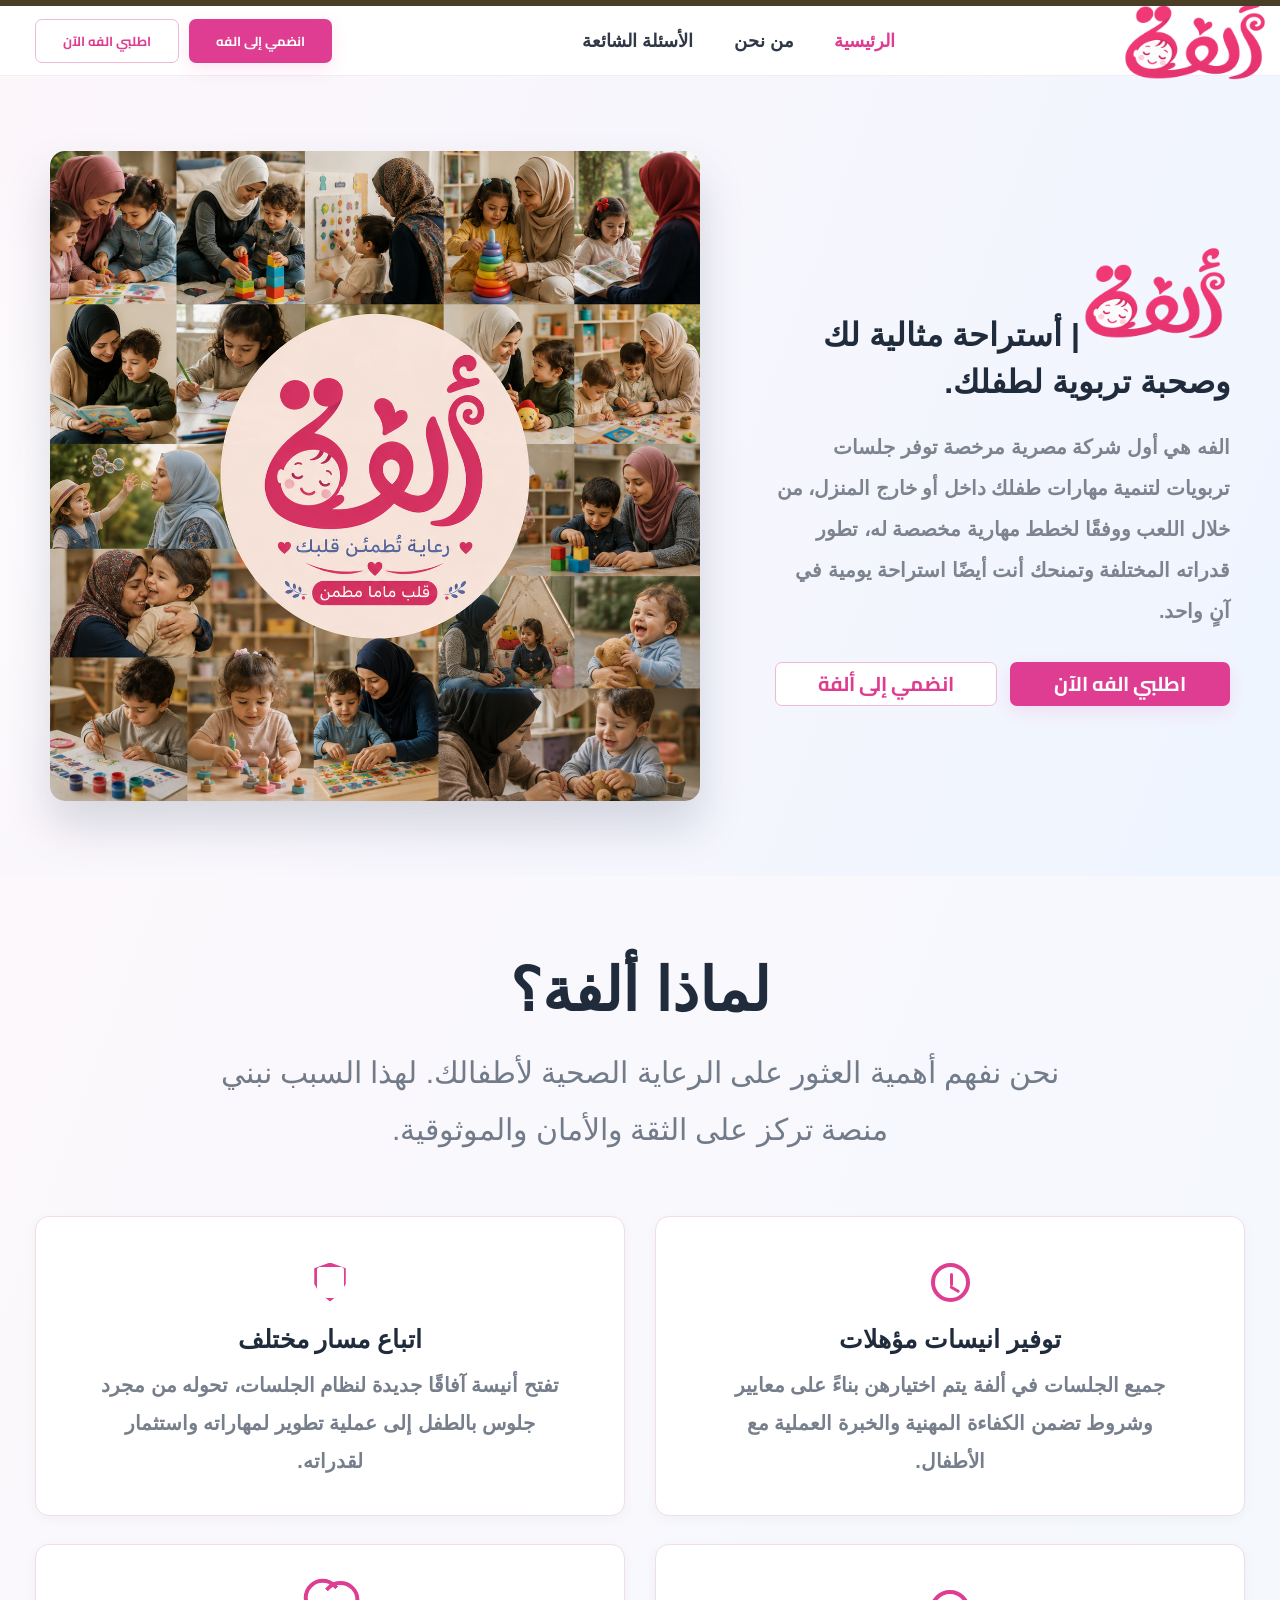
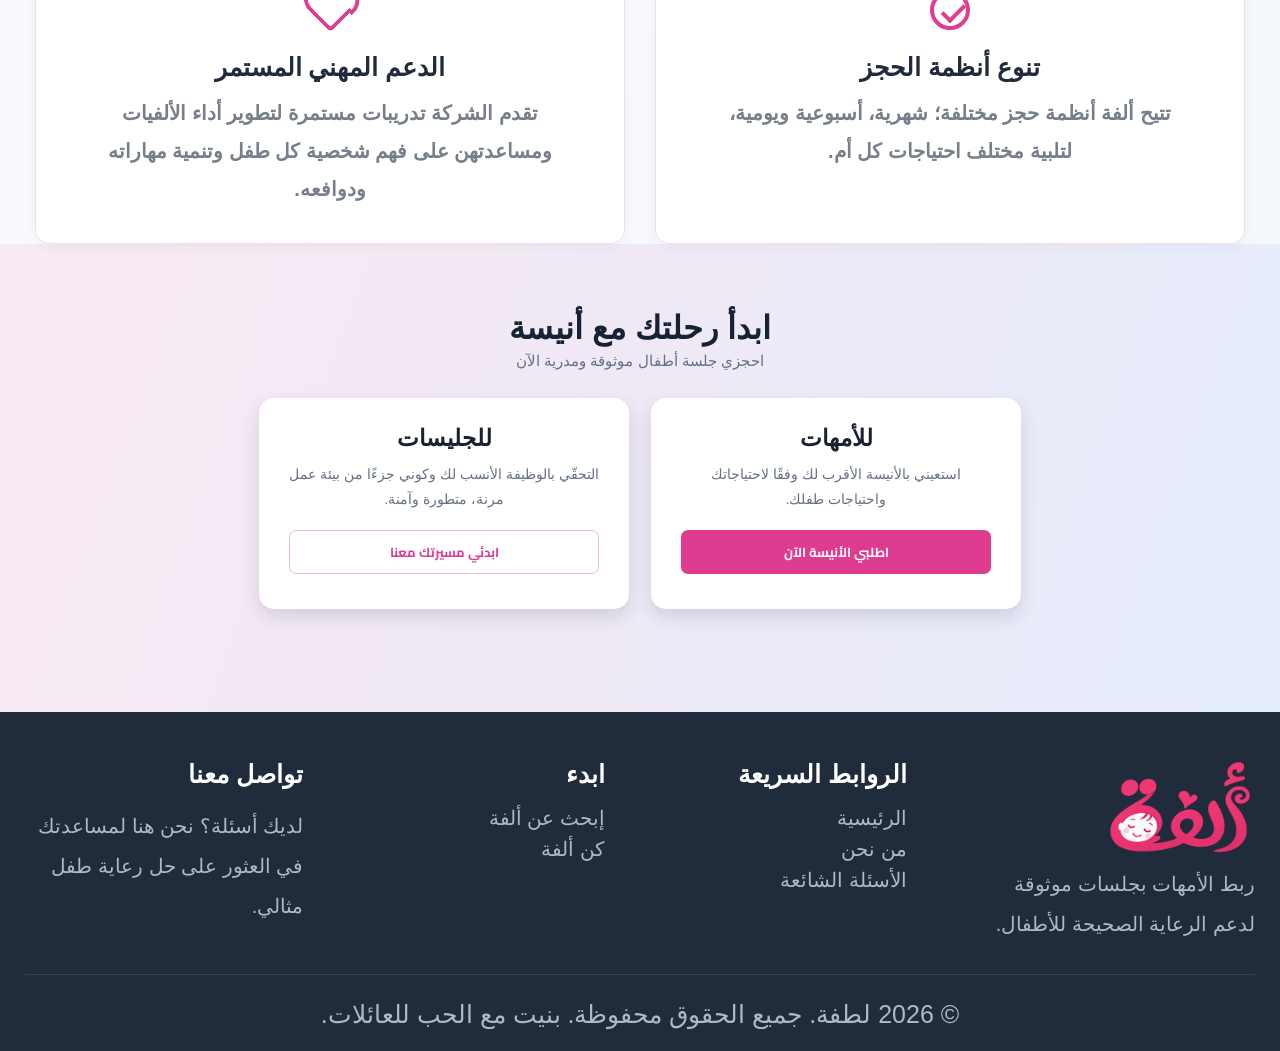
==== commit ebe0e64e: "Add files via upload" ====
--- a/index.html
+++ b/index.html
@@ -15,7 +15,7 @@
     <link href="https://fonts.googleapis.com/css2?family=Cairo:wght@400;500;600;700;800&display=swap" rel="stylesheet">
 
     <!-- CSS -->
-    <link rel="stylesheet" href="../CSS/style.css">
+    <link rel="stylesheet" href="./CSS/style.css">
 
 </head>
 
@@ -33,7 +33,7 @@
 
             <!-- اللوجو -->
             <a href="#" class="logo">
-                <img src="../Images/logo.png" alt="الفه">
+                <img src="Images/logo.png" alt="الفه">
             </a>
 
 
@@ -48,12 +48,9 @@
                     من نحن
                 </a>
 
-                <a href="#">
+                <a href="FAQ.html">
                     الأسئلة الشائعة
                 </a>
-
-
-
 
             </nav>
 
@@ -61,8 +58,6 @@
             <!-- الأزرار -->
             <div class="nav-buttons">
 
-
-
                 <a href="#" class="btn btn-pink">
                     انضمي إلى الفه
                 </a>
@@ -75,7 +70,7 @@
 
 
             <!-- زر الموبايل -->
-            <button class="mobile-menu-btn" id="mobileMenuBtn">
+            <button type="button" class="mobile-menu-btn" id="mobileMenuBtn">
                 ☰
             </button>
 
@@ -84,7 +79,6 @@
     </header>
 
 
-
     <!-- ================= HERO ================= -->
 
     <main>
@@ -92,6 +86,7 @@
         <section class="hero">
 
             <div class="hero-container">
+
 
 
 
@@ -99,7 +94,7 @@
                 <div class="hero-content">
 
                     <h1>
-                        <img src="../Images/logo.png" alt="" style="width: 150px;">|
+                        <img src="./Images/logo.png" alt="" style="width: 150px;">|
                         <span>
                             أستراحة مثالية لك وصحبة تربوية لطفلك.
                         </span>
@@ -129,12 +124,10 @@
 
                 </div>
 
-
                 <!-- الصورة -->
                 <div class="hero-image-box">
 
-                    <img src="../Images/a08bd523-5369-4f2f-ad71-0f037b990f4d.png" alt="أنشطة الأطفال"
-                        class="hero-image">
+                    <img src="./Images/a08bd523-5369-4f2f-ad71-0f037b990f4d.png" alt="أنشطة الأطفال" class="hero-image">
 
                 </div>
 
@@ -318,7 +311,7 @@
             <!-- Logo / About -->
             <div class="footer-column footer-brand">
 
-                <div class="logo">
+                <div class="">
                     <img src="./Images/logo.png" alt="" style="width: 150px;;">
                 </div>
 
@@ -336,9 +329,9 @@
                 <h3>الروابط السريعة</h3>
 
                 <ul>
-                    <li><a href="./index.html">الرئيسية</a></li>
+                    <li><a href="index.html">الرئيسية</a></li>
                     <li><a href="about.html">من نحن</a></li>
-                    <li><a href="#">الأسئلة الشائعة</a></li>
+                    <li><a href="FAQ.html">الأسئلة الشائعة</a></li>
 
                 </ul>
 
@@ -386,7 +379,7 @@
 
 
     <!-- JS -->
-    <script src="../JS/script.js"></script>
+    <script src="./JS/script.js"></script>
 
 </body>
 
--- a/CSS/style.css
+++ b/CSS/style.css
@@ -13,7 +13,7 @@
 }
 
 body {
-   font-family: 'Gill Sans', 'Gill Sans MT', Calibri, 'Trebuchet MS', sans-serif;
+    font-family: 'Gill Sans', 'Gill Sans MT', Calibri, 'Trebuchet MS', sans-serif;
 
     color: #202b3c;
 
@@ -22,6 +22,9 @@
     direction: rtl;
 
     overflow-x: hidden;
+
+    /* مساحة للـ Navbar الثابت */
+    padding-top: 76px;
 }
 
 
@@ -30,9 +33,7 @@
 ========================================= */
 
 :root {
-
     --pink: #df3d91;
-
     --pink-hover: #cc2d80;
 
     --blue: #4288c7;
@@ -42,7 +43,6 @@
     --gray: #7d8490;
 
     --border: #efc8df;
-
 }
 
 
@@ -51,13 +51,18 @@
 ========================================= */
 
 .top-bar {
-
     width: 100%;
 
-
+    height: 6px;
 
     background: #4b3e26;
 
+    position: fixed;
+
+    top: 0;
+    right: 0;
+
+    z-index: 1001;
 }
 
 
@@ -66,45 +71,84 @@
 ========================================= */
 
 .navbar {
-
     width: 100%;
 
+    height: 70px;
 
     background: #ffffff;
 
     border-bottom: 1px solid #f2edf2;
 
+    position: fixed;
+
+    top: 6px;
+    right: 0;
+
+    z-index: 1000;
+
+    box-sizing: border-box;
+}
+
+
+/* =========================================
+   NAV CONTAINER
+========================================= */
+
+.nav-container {
+
+    width: min(1390px, calc(100% - 70px));
+
+    height: 70px;
+
+    margin: auto;
+
+    display: flex;
+
+    align-items: center;
+
+    gap: 25px;
+
     position: relative;
-
-    z-index: 100;
-
-}
-
-
-.nav-container {
-
-    width: min(1390px, calc(100% - 70px));
-
-    height: 100%;
-
-    margin: auto;
+}
+
+
+/* =========================================
+   LOGO
+========================================= */
+
+.logo {
+
+    width: 100px;
 
     display: flex;
 
     align-items: center;
 
-    gap: 25px;
-
-}
-
-
-/* =========================================
-   LOGO
-========================================= */
-
-.logo {
-
-    width: 100px;
+    justify-content: center;
+
+    flex-shrink: 0;
+
+    text-decoration: none;
+}
+
+
+.logo img {
+
+    width: 150px;
+
+    height: auto;
+
+    display: block;
+}
+
+
+/* =========================================
+   NAV LINKS
+========================================= */
+
+.nav-links {
+
+    flex: 1;
 
     display: flex;
 
@@ -112,135 +156,97 @@
 
     justify-content: center;
 
-    flex-shrink: 0;
-
-}
-
-
-.logo img {
-
-    width:150px;
-
-    height: auto;
-
-    display: block;
-
-}
-
-
-/* =========================================
-   NAV LINKS
-========================================= */
-
-.nav-links {
-
-    flex: 1;
+    gap: 40px;
+}
+
+
+.nav-links a {
+
+    color: #303746;
+
+    text-decoration: none;
+
+    font-size: 18px;
+
+    font-weight: 700;
+
+    white-space: nowrap;
+
+    transition: 0.25s ease;
+}
+
+
+.nav-links a:hover {
+
+    color: var(--pink);
+}
+
+
+.nav-links a.active {
+
+    color: var(--pink);
+}
+
+
+/* =========================================
+   NAV BUTTONS
+========================================= */
+
+.nav-buttons {
 
     display: flex;
 
     align-items: center;
 
+    gap: 10px;
+}
+
+
+.language {
+
+    color: #303746;
+
+    text-decoration: none;
+
+    font-size: 15px;
+
+    font-weight: 600;
+
+    margin-left: 8px;
+
+    direction: ltr;
+}
+
+
+.language span {
+
+    font-size: 13px;
+}
+
+
+/* =========================================
+   BUTTON
+========================================= */
+
+.btn {
+
+    min-height: 44px;
+
+    padding: 8px 27px;
+
+    border-radius: 20px;
+
+    display: inline-flex;
+
+    align-items: center;
+
     justify-content: center;
 
-    gap: 40px;
-
-}
-
-
-.nav-links a {
-
-    color: #303746;
-
     text-decoration: none;
 
-    font-size:29px;
-
-    font-weight: 700;
-
-    white-space: nowrap;
-
-    transition: 0.25s ease;
-
-
-}
-
-
-.nav-links a:hover {
-
-    color: var(--pink);
-
-}
-
-
-.nav-links a.active {
-
-    color: var(--pink);
-
-}
-
-
-/* =========================================
-   NAV BUTTONS
-========================================= */
-
-.nav-buttons {
-
-    display: flex;
-
-    align-items: center;
-
-    gap: 10px;
-
-}
-
-
-.language {
-
-    color: #303746;
-
-    text-decoration: none;
-
     font-size: 15px;
 
-    font-weight: 600;
-
-    margin-left: 8px;
-
-    direction: ltr;
-
-}
-
-
-.language span {
-
-    font-size: 13px;
-
-}
-
-
-/* =========================================
-   BUTTON
-========================================= */
-
- .btn {
-
-    min-height: 44px;
-
-    padding: 8px 27px;
-
-    border-radius:20px;
-
-    display: inline-flex;
-
-    align-items: center;
-
-    justify-content: center;
-
-    text-decoration: none;
-
-    font-size:50px;
-
-    font-weight:800;
+    font-weight: 800;
 
     white-space: nowrap;
 
@@ -248,18 +254,18 @@
         transform 0.2s ease,
         background 0.2s ease,
         box-shadow 0.2s ease;
-
 }
 
 
 .btn:hover {
 
     transform: translateY(-2px);
-
-}
-
-
-/* Pink Button */
+}
+
+
+/* =========================================
+   PINK BUTTON
+========================================= */
 
 .btn-pink {
 
@@ -267,19 +273,20 @@
 
     color: #ffffff;
 
-    box-shadow: 0 6px 18px rgba(223, 61, 145, 0.12);
-
+    box-shadow:
+        0 6px 18px rgba(223, 61, 145, 0.12);
 }
 
 
 .btn-pink:hover {
 
     background: var(--pink-hover);
-
-}
-
-
-/* Outline Button */
+}
+
+
+/* =========================================
+   OUTLINE BUTTON
+========================================= */
 
 .btn-outline {
 
@@ -288,25 +295,416 @@
     color: var(--pink);
 
     border: 1px solid var(--border);
-
 }
 
 
 .btn-outline:hover {
 
     background: #fff6fa;
-
-}
-
-
+}
+
+
+/* =========================================
+   MOBILE MENU BUTTON
+========================================= */
+
+.mobile-menu-btn {
+
+    display: none;
+
+    width: 42px;
+
+    height: 42px;
+
+    padding: 0;
+
+    margin: 0;
+
+    border: none;
+
+    outline: none;
+
+    background: transparent;
+
+    color: #303746;
+
+    font-family: inherit;
+
+    font-size: 28px;
+
+    line-height: 1;
+
+    cursor: pointer;
+
+    align-items: center;
+
+    justify-content: center;
+
+    flex-shrink: 0;
+
+    position: relative;
+
+    z-index: 1002;
+}
+
+
+/* =========================================
+   TABLET
+========================================= */
+
+@media (max-width: 1000px) {
+
+    .nav-container {
+
+        width: calc(100% - 30px);
+
+        gap: 15px;
+    }
+
+
+    .logo {
+
+        width: 90px;
+    }
+
+
+    .logo img {
+
+        width: 125px;
+    }
+
+
+    .nav-links {
+
+        gap: 22px;
+    }
+
+
+    .nav-links a {
+
+        font-size: 15px;
+    }
+
+
+    .nav-buttons {
+
+        gap: 6px;
+    }
+
+
+    .nav-buttons .btn {
+
+        padding-left: 15px;
+
+        padding-right: 15px;
+
+        font-size: 12px;
+    }
+
+}
+
+
+/* =========================================
+   MOBILE
+========================================= */
+
+@media (max-width: 768px) {
+
+    /* -----------------------------------------
+       BODY
+    ----------------------------------------- */
+
+    body {
+
+        padding-top: 71px;
+    }
+
+
+    /* -----------------------------------------
+       NAVBAR
+    ----------------------------------------- */
+
+    .navbar {
+
+        top: 6px;
+
+        height: 65px;
+    }
+
+
+    .nav-container {
+
+        width: calc(100% - 24px);
+
+        height: 65px;
+
+        gap: 10px;
+    }
+
+
+    /* -----------------------------------------
+       LOGO
+    ----------------------------------------- */
+
+    .logo {
+
+        width: 80px;
+
+        justify-content: flex-start;
+    }
+
+
+    .logo img {
+
+        width: 105px;
+
+        max-width: none;
+    }
+
+
+    /* -----------------------------------------
+       MOBILE MENU BUTTON
+    ----------------------------------------- */
+
+    .mobile-menu-btn {
+
+        display: flex !important;
+
+        margin-right: auto;
+
+        z-index: 1002;
+ 
+    }
+
+
+    /* -----------------------------------------
+       HIDE DESKTOP BUTTONS
+    ----------------------------------------- */
+
+    .nav-buttons {
+
+        display: none !important;
+    }
+
+
+    /* -----------------------------------------
+       MOBILE NAV LINKS
+    ----------------------------------------- */
+
+    .nav-links {
+
+        display: none !important;
+
+        position: absolute !important;
+
+        top: calc(100% + 8px) !important;
+
+        right: 0 !important;
+
+        left: 0 !important;
+
+        width: 100% !important;
+
+        height: auto !important;
+
+        margin: 0 !important;
+
+        padding: 8px !important;
+
+        background: #ffffff !important;
+
+        flex: none !important;
+
+        flex-direction: column !important;
+
+        align-items: stretch !important;
+
+        justify-content: flex-start !important;
+
+        gap: 0 !important;
+
+        border: 1px solid #f2edf2 !important;
+
+        border-radius: 12px !important;
+
+        box-shadow:
+            0 10px 30px rgba(0, 0, 0, 0.12) !important;
+
+        box-sizing: border-box !important;
+
+        overflow: visible !important;
+
+        z-index: 1001 !important;
+    }
+
+
+    /* -----------------------------------------
+       OPEN MENU
+    ----------------------------------------- */
+
+    .nav-links.show {
+
+        display: flex !important;
+    }
+
+
+    /* -----------------------------------------
+       MOBILE LINKS
+    ----------------------------------------- */
+
+    .nav-links a {
+
+        width: 100% !important;
+
+        min-height: 48px;
+
+        padding: 12px 15px !important;
+
+        display: flex !important;
+
+        align-items: center;
+
+        justify-content: flex-start;
+
+        box-sizing: border-box;
+
+        color: #303746 !important;
+
+        background: #ffffff !important;
+
+        font-size: 14px !important;
+
+        font-weight: 600;
+
+        border-bottom: 1px solid #f3eff2;
+
+        text-align: right;
+
+        white-space: nowrap;
+    }
+
+
+    .nav-links a:last-child {
+
+        border-bottom: none;
+    }
+
+
+    .nav-links a:hover {
+
+        background: #fff6fa !important;
+
+        color: var(--pink) !important;
+    }
+
+
+    .nav-links a.active {
+
+        color: var(--pink) !important;
+    }
+
+}
+
+
+/* =========================================
+   SMALL MOBILE
+========================================= */
+
+@media (max-width: 480px) {
+
+    body {
+
+        padding-top: 66px;
+    }
+
+
+    .navbar {
+
+        height: 60px;
+    }
+
+
+    .nav-container {
+
+        width: calc(100% - 18px);
+
+        height: 60px;
+    }
+
+
+    .logo {
+
+        width: 75px;
+       padding-top: 10px;
+       padding-right:150px;
+    }
+
+
+    .logo img {
+
+        width: 95px;
+    
+    }
+
+.mobile-menu-btn {
+    width: 44px;
+    height: 44px;
+
+    display: flex;
+    align-items: center;
+    justify-content: center;
+
+    border: none;
+    border-radius: 50%;
+
+    background: #ffffff;
+
+    color: #263547;
+
+    font-size: 24px;
+
+    cursor: pointer;
+
+    box-shadow:
+        0 6px 20px rgba(38, 53, 71, 0.10);
+
+    transition: all 0.25s ease;
+}
+
+.mobile-menu-btn:hover {
+    transform: translateY(-2px);
+
+    box-shadow:
+        0 9px 25px rgba(38, 53, 71, 0.15);
+}
+
+.mobile-menu-btn:active {
+    transform: scale(0.92);
+}
+    .nav-links {
+
+        top: calc(100% + 6px) !important;
+    }
+
+
+    .nav-links a {
+
+        min-height: 46px;
+
+        font-size: 13px !important;
+
+        padding: 11px 13px !important;
+    }
+
+}
 /* =========================================
    HERO
 ========================================= */
 
 .hero {
 
-
-max-height: 800px;
+    max-height: 800px;
+
     display: flex;
 
     align-items: center;
@@ -351,6 +749,8 @@
 
     gap: 75px;
 
+    /* العمود الأول = الصورة
+       العمود الثاني = الكلام */
     direction: ltr;
 
 }
@@ -494,6 +894,8 @@
     cursor: pointer;
 
 }
+
+
 /* =========================================
    TABLET
 ========================================= */
@@ -501,12 +903,18 @@
 @media (max-width: 1200px) {
 
     .nav-links {
+
         gap: 22px;
-    }
+
+    }
+
 
     .nav-buttons .btn {
+
         padding-left: 18px;
+
         padding-right: 18px;
+
     }
 
 
@@ -524,32 +932,53 @@
             minmax(420px, 1fr)
             minmax(350px, 1fr);
 
-    }
+        direction: ltr;
+
+    }
+
 
     .hero-image-box {
+
         grid-column: 1;
+
         grid-row: 1;
-    }
+
+    }
+
 
     .hero-content {
+
         grid-column: 2;
+
         grid-row: 1;
 
         max-width: 550px;
-    }
+
+    }
+
 
     .hero-content h1 {
+
         font-size: 35px;
-    }
+
+    }
+
 
     .hero-content p {
+
         font-size: 18px;
+
         line-height: 1.95;
-    }
+
+    }
+
 
     .hero-buttons .btn {
+
         min-width: 175px;
+
         font-size: 18px;
+
     }
 
 }
@@ -562,21 +991,33 @@
 @media (max-width: 1000px) {
 
     .navbar {
+
         height: 75px;
-    }
+
+    }
+
 
     .nav-container {
+
         width: calc(100% - 35px);
-    }
+
+    }
+
 
     .nav-links,
     .nav-buttons {
+
         display: none;
-    }
+
+    }
+
 
     .mobile-menu-btn {
+
         display: block;
+
         margin-right: auto;
+
     }
 
 
@@ -585,9 +1026,13 @@
     ========================= */
 
     .hero {
+
         min-height: auto;
+
         max-height: none;
-    }
+
+    }
+
 
     .hero-container {
 
@@ -603,14 +1048,46 @@
 
         padding: 55px 0 70px;
 
-    }
-
-
-    /* الصورة فوق */
+        /*
+           مهم:
+           ترتيب العناصر يعتمد على الـ HTML
+           الكلام أولاً ثم الصورة
+        */
+        direction: rtl;
+
+    }
+
+
+    /* =========================
+       الكلام أولاً
+    ========================= */
+
+    .hero-content {
+
+        order: 1;
+
+        width: 100%;
+
+        max-width: 650px;
+
+        margin: 0 auto;
+
+        justify-self: center;
+
+        text-align: right;
+
+        direction: rtl;
+
+    }
+
+
+    /* =========================
+       الصورة ثانياً
+    ========================= */
 
     .hero-image-box {
 
-        order: 1;
+        order: 2;
 
         width: 100%;
 
@@ -621,27 +1098,6 @@
     }
 
 
-    /* الكلام تحت */
-
-    .hero-content {
-
-        order: 2;
-
-        width: 100%;
-
-        max-width: 650px;
-
-        margin: 0 auto;
-
-        justify-self: center;
-
-        text-align: right;
-
-        direction: rtl;
-
-    }
-
-
     .hero-content h1 {
 
         font-size: 32px;
@@ -676,15 +1132,23 @@
 @media (max-width: 600px) {
 
     .navbar {
+
         height: 68px;
-    }
+
+    }
+
 
     .nav-container {
+
         width: calc(100% - 28px);
-    }
+
+    }
+
 
     .logo img {
+
         width: 82px;
+
     }
 
 
@@ -700,11 +1164,42 @@
 
         gap: 30px;
 
-    }
-
+        /*
+           الكلام أولاً
+           الصورة ثانياً
+        */
+        flex-direction: column;
+
+    }
+
+
+    /* =========================
+       الكلام
+    ========================= */
+
+    .hero-content {
+
+        order: 1;
+
+        width: 100%;
+
+        max-width: 100%;
+
+        text-align: right;
+
+        direction: rtl;
+
+    }
+
+
+    /* =========================
+       الصورة
+    ========================= */
 
     .hero-image-box {
 
+        order: 2;
+
         width: 100%;
 
         max-width: 100%;
@@ -723,17 +1218,6 @@
     }
 
 
-    .hero-content {
-
-        width: 100%;
-
-        max-width: 100%;
-
-        text-align: right;
-
-    }
-
-
     .hero-content h1 {
 
         font-size: 27px;
@@ -768,6 +1252,10 @@
 
     }
 
+
+    /* =========================
+       BUTTONS
+    ========================= */
 
     .hero-buttons {
 
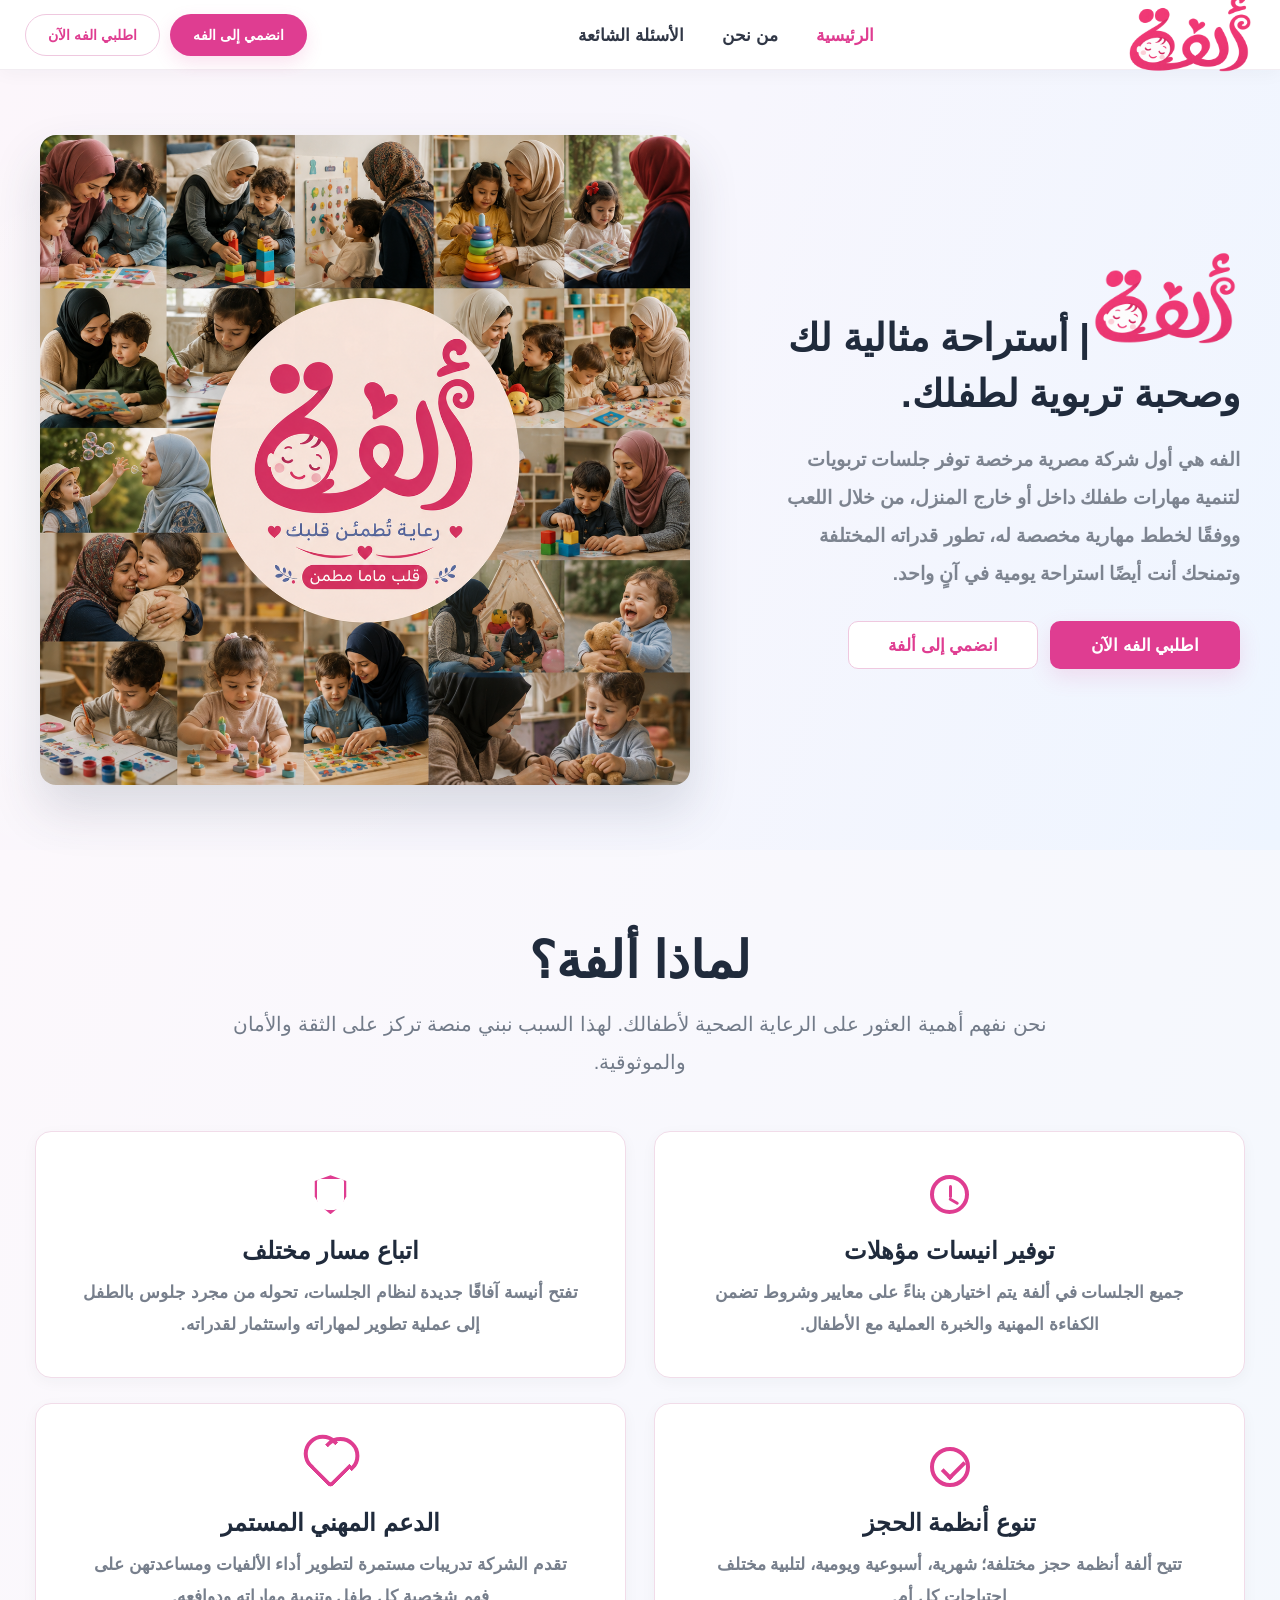
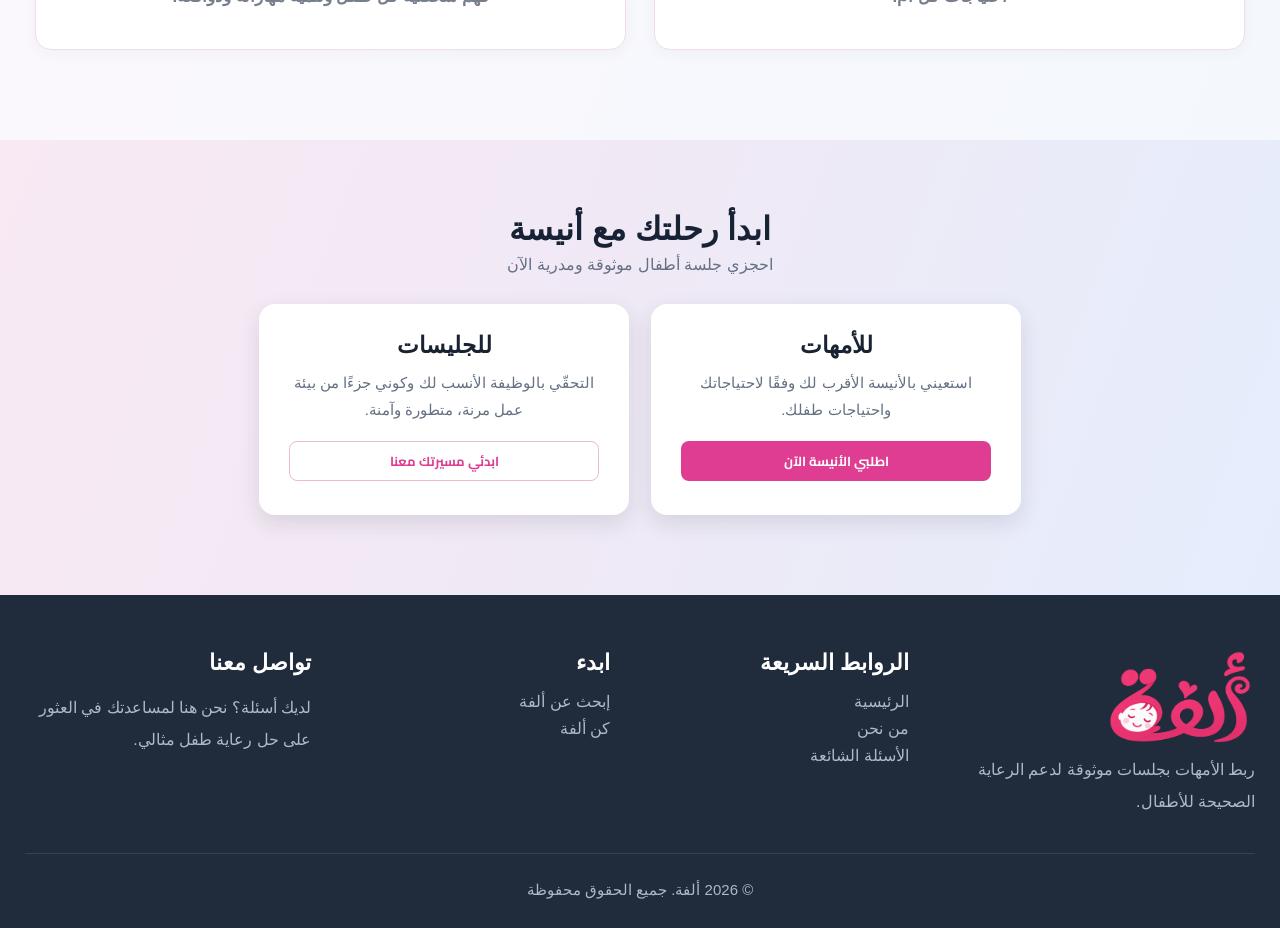
==== commit e523c14f: "Add files via upload" ====
--- a/index.html
+++ b/index.html
@@ -21,12 +21,10 @@
 
 <body>
 
-    <!-- الشريط العلوي -->
-    <div class="top-bar"></div>
+
 
 
     <!-- ================= NAVBAR ================= -->
-
     <header class="navbar">
 
         <div class="nav-container">
@@ -37,48 +35,52 @@
             </a>
 
 
-            <!-- روابط الموقع -->
-            <nav class="nav-links">
-
-                <a href="index.html" class="active">
-                    الرئيسية
-                </a>
-
-                <a href="./about.html">
-                    من نحن
-                </a>
-
-                <a href="FAQ.html">
-                    الأسئلة الشائعة
-                </a>
-
-            </nav>
-
-
-            <!-- الأزرار -->
-            <div class="nav-buttons">
-
-                <a href="#" class="btn btn-pink">
-                    انضمي إلى الفه
-                </a>
-
-                <a href="#" class="btn btn-outline">
-                    اطلبي الفه الآن
-                </a>
+            <!-- القائمة -->
+            <div class="mobile-nav" id="mobileNav">
+
+                <!-- روابط الموقع -->
+                <nav class="nav-links">
+
+                    <a href="index.html" class="active">
+                        الرئيسية
+                    </a>
+
+                    <a href="about.html">
+                        من نحن
+                    </a>
+
+                    <a href="FAQ.html">
+                        الأسئلة الشائعة
+                    </a>
+
+                </nav>
+
+
+                <!-- الأزرار -->
+                <div class="nav-buttons">
+
+                    <a href="join.html" class="btn btn-pink">
+                        انضمي إلى الفه
+                    </a>
+
+                    <a href="book.html" class="btn btn-outline">
+                        اطلبي الفه الآن
+                    </a>
+
+                </div>
 
             </div>
 
 
             <!-- زر الموبايل -->
-            <button type="button" class="mobile-menu-btn" id="mobileMenuBtn">
+            <button type="button" class="mobile-menu-btn" id="mobileMenuBtn" aria-label="فتح القائمة"
+                aria-expanded="false">
                 ☰
             </button>
 
         </div>
 
     </header>
-
-
     <!-- ================= HERO ================= -->
 
     <main>
@@ -111,10 +113,10 @@
 
                     <!-- الأزرار -->
                     <div class="hero-buttons">
-                        <a href="#" class="btn btn-pink">
+                        <a href="book.html" class="btn btn-pink">
                             اطلبي الفه الآن
                         </a>
-                        <a href="#" class="btn btn-outline">
+                        <a href="join.html" class="btn btn-outline">
                             انضمي إلى ألفة
                         </a>
 
@@ -271,7 +273,7 @@
                         واحتياجات طفلك.
                     </p>
 
-                    <a href="#" class="btn btn-primary">
+                    <a href="book.html" class="btn btn-primary">
                         اطلبي الأنيسة الآن
                     </a>
 
@@ -288,7 +290,7 @@
                         عمل مرنة، متطورة وآمنة.
                     </p>
 
-                    <a href="#" class="btn btn-outline">
+                    <a href="join.html" class="btn btn-outline">
                         ابدئي مسيرتك معنا
                     </a>
 
@@ -311,7 +313,7 @@
             <!-- Logo / About -->
             <div class="footer-column footer-brand">
 
-                <div class="">
+                <div class="loga">
                     <img src="./Images/logo.png" alt="" style="width: 150px;;">
                 </div>
 
@@ -344,8 +346,8 @@
                 <h3>ابدء</h3>
 
                 <ul>
-                    <li><a href="#">إبحث عن ألفة</a></li>
-                    <li><a href="#">كن ألفة</a></li>
+                    <li><a href="book.html">إبحث عن ألفة</a></li>
+                    <li><a href="join.html">كن ألفة</a></li>
                 </ul>
 
             </div>
@@ -370,7 +372,7 @@
         <div class="footer-bottom">
 
             <p>
-                © 2026 لطفة. جميع الحقوق محفوظة. بنيت مع الحب للعائلات.
+                © 2026 ألفة. جميع الحقوق محفوظة
             </p>
 
         </div>
--- a/CSS/style.css
+++ b/CSS/style.css
@@ -1,3 +1,31 @@
+/* =========================================
+   ROOT / COLORS
+========================================= */
+
+:root {
+    --pink: #df3d91;
+    --pink-hover: #cc2d80;
+
+    --blue: #4288c7;
+
+    --dark: #202b3c;
+    --gray: #7d8490;
+
+    --border: #efc8df;
+
+    --white: #ffffff;
+
+    --soft-pink: #fff6fa;
+    --soft-border: #f2edf2;
+
+    --shadow-soft:
+        0 8px 25px rgba(32, 43, 60, 0.08);
+
+    --shadow-card:
+        0 8px 25px rgba(32, 43, 60, 0.07);
+}
+
+
 /* =========================================
    GENERAL
 ========================================= */
@@ -13,9 +41,14 @@
 }
 
 body {
-    font-family: 'Gill Sans', 'Gill Sans MT', Calibri, 'Trebuchet MS', sans-serif;
-
-    color: #202b3c;
+    font-family:
+        'Gill Sans',
+        'Gill Sans MT',
+        Calibri,
+        'Trebuchet MS',
+        sans-serif;
+
+    color: var(--dark);
 
     background: #ffffff;
 
@@ -23,284 +56,245 @@
 
     overflow-x: hidden;
 
-    /* مساحة للـ Navbar الثابت */
-    padding-top: 76px;
-}
-
-
-/* =========================================
-   COLORS
-========================================= */
-
-:root {
-    --pink: #df3d91;
-    --pink-hover: #cc2d80;
-
-    --blue: #4288c7;
-
-    --dark: #202b3c;
-
-    --gray: #7d8490;
-
-    --border: #efc8df;
-}
-
-
-/* =========================================
-   TOP BAR
-========================================= */
-
-.top-bar {
+    padding-top: 70px;
+}
+
+img {
+    max-width: 100%;
+}
+
+a {
+    -webkit-tap-highlight-color: transparent;
+}
+
+
+/* =========================================
+   NAVBAR
+========================================= */
+
+.navbar {
     width: 100%;
-
-    height: 6px;
-
-    background: #4b3e26;
+    height: 70px;
 
     position: fixed;
-
     top: 0;
     right: 0;
 
-    z-index: 1001;
-}
-
-
-/* =========================================
-   NAVBAR
-========================================= */
-
-.navbar {
-    width: 100%;
+    background: rgba(255, 255, 255, 0.97);
+
+    border-bottom: 1px solid var(--soft-border);
+
+    z-index: 1000;
+
+    box-shadow:
+        0 3px 18px rgba(32, 43, 60, 0.04);
+
+    backdrop-filter: blur(12px);
+    -webkit-backdrop-filter: blur(12px);
+}
+
+
+/* =========================================
+   NAV CONTAINER
+========================================= */
+
+.nav-container {
+    width: min(1390px, calc(100% - 50px));
 
     height: 70px;
 
-    background: #ffffff;
-
-    border-bottom: 1px solid #f2edf2;
-
-    position: fixed;
-
-    top: 6px;
-    right: 0;
-
-    z-index: 1000;
-
-    box-sizing: border-box;
-}
-
-
-/* =========================================
-   NAV CONTAINER
-========================================= */
-
-.nav-container {
-
-    width: min(1390px, calc(100% - 70px));
-
+    margin: 0 auto;
+
+    display: flex;
+
+    align-items: center;
+
+    gap: 25px;
+
+    position: relative;
+}
+
+
+/* =========================================
+   NAVBAR LOGO
+========================================= */
+
+.navbar .logo {
+    width: 120px;
     height: 70px;
 
-    margin: auto;
-
     display: flex;
 
     align-items: center;
-
-    gap: 25px;
+    justify-content: flex-start;
+
+    flex-shrink: 0;
+
+    text-decoration: none;
 
     position: relative;
-}
-
-
-/* =========================================
-   LOGO
-========================================= */
-
-.logo {
-
-    width: 100px;
+    z-index: 1002;
+}
+
+.navbar .logo img {
+    width: 130px;
+    height: auto;
+
+    display: block;
+
+    max-width: none;
+}
+
+
+/* =========================================
+   DESKTOP NAV WRAPPER
+========================================= */
+
+.mobile-nav {
+    flex: 1;
+
+    min-width: 0;
 
     display: flex;
 
     align-items: center;
 
+    justify-content: space-between;
+
+    gap: 35px;
+}
+
+
+/* =========================================
+   NAV LINKS
+========================================= */
+
+.nav-links {
+    display: flex;
+
+    align-items: center;
     justify-content: center;
 
+    gap: 38px;
+
+    flex: 1;
+
+    min-width: 0;
+}
+
+.nav-links a {
+    color: #303746;
+
+    text-decoration: none;
+
+    font-size: 17px;
+
+    font-weight: 700;
+
+    white-space: nowrap;
+
+    transition:
+        color 0.25s ease,
+        transform 0.25s ease;
+}
+
+.nav-links a:hover {
+    color: var(--pink);
+}
+
+.nav-links a.active {
+    color: var(--pink);
+}
+
+
+/* =========================================
+   NAV BUTTONS
+========================================= */
+
+.nav-buttons {
+    display: flex;
+
+    align-items: center;
+
+    gap: 10px;
+
     flex-shrink: 0;
+}
+
+
+/* =========================================
+   NAV BUTTON BASE
+========================================= */
+
+.nav-buttons .btn {
+    min-height: 42px;
+
+    padding: 8px 22px;
+
+    border-radius: 22px;
+
+    display: inline-flex;
+
+    align-items: center;
+    justify-content: center;
 
     text-decoration: none;
-}
-
-
-.logo img {
-
-    width: 150px;
-
-    height: auto;
-
-    display: block;
-}
-
-
-/* =========================================
-   NAV LINKS
-========================================= */
-
-.nav-links {
-
-    flex: 1;
-
-    display: flex;
-
-    align-items: center;
-
-    justify-content: center;
-
-    gap: 40px;
-}
-
-
-.nav-links a {
-
-    color: #303746;
-
-    text-decoration: none;
-
-    font-size: 18px;
-
-    font-weight: 700;
+
+    font-size: 14px;
+
+    font-weight: 800;
 
     white-space: nowrap;
 
-    transition: 0.25s ease;
-}
-
-
-.nav-links a:hover {
-
-    color: var(--pink);
-}
-
-
-.nav-links a.active {
-
-    color: var(--pink);
-}
-
-
-/* =========================================
-   NAV BUTTONS
-========================================= */
-
-.nav-buttons {
-
-    display: flex;
-
-    align-items: center;
-
-    gap: 10px;
-}
-
-
-.language {
-
-    color: #303746;
-
-    text-decoration: none;
-
-    font-size: 15px;
-
-    font-weight: 600;
-
-    margin-left: 8px;
-
-    direction: ltr;
-}
-
-
-.language span {
-
-    font-size: 13px;
-}
-
-
-/* =========================================
-   BUTTON
-========================================= */
-
-.btn {
-
-    min-height: 44px;
-
-    padding: 8px 27px;
-
-    border-radius: 20px;
-
-    display: inline-flex;
-
-    align-items: center;
-
-    justify-content: center;
-
-    text-decoration: none;
-
-    font-size: 15px;
-
-    font-weight: 800;
-
-    white-space: nowrap;
+    border: 1px solid transparent;
 
     transition:
         transform 0.2s ease,
         background 0.2s ease,
-        box-shadow 0.2s ease;
-}
-
-
-.btn:hover {
-
+        box-shadow 0.2s ease,
+        color 0.2s ease;
+}
+
+.nav-buttons .btn:hover {
     transform: translateY(-2px);
 }
 
 
 /* =========================================
-   PINK BUTTON
-========================================= */
-
-.btn-pink {
-
+   PINK NAV BUTTON
+========================================= */
+
+.nav-buttons .btn-pink {
     background: var(--pink);
 
     color: #ffffff;
 
     box-shadow:
-        0 6px 18px rgba(223, 61, 145, 0.12);
-}
-
-
-.btn-pink:hover {
-
+        0 7px 18px rgba(223, 61, 145, 0.15);
+}
+
+.nav-buttons .btn-pink:hover {
     background: var(--pink-hover);
-}
-
-
-/* =========================================
-   OUTLINE BUTTON
-========================================= */
-
-.btn-outline {
-
+
+    box-shadow:
+        0 10px 24px rgba(223, 61, 145, 0.20);
+}
+
+
+/* =========================================
+   OUTLINE NAV BUTTON
+========================================= */
+
+.nav-buttons .btn-outline {
     background: #ffffff;
 
     color: var(--pink);
 
-    border: 1px solid var(--border);
-}
-
-
-.btn-outline:hover {
-
-    background: #fff6fa;
+    border-color: var(--border);
+}
+
+.nav-buttons .btn-outline:hover {
+    background: var(--soft-pink);
 }
 
 
@@ -309,366 +303,46 @@
 ========================================= */
 
 .mobile-menu-btn {
-
     display: none;
 
-    width: 42px;
-
-    height: 42px;
-
-    padding: 0;
-
-    margin: 0;
-
-    border: none;
-
-    outline: none;
-
-    background: transparent;
-
-    color: #303746;
-
-    font-family: inherit;
-
-    font-size: 28px;
-
-    line-height: 1;
-
-    cursor: pointer;
-
-    align-items: center;
-
-    justify-content: center;
-
-    flex-shrink: 0;
-
-    position: relative;
-
-    z-index: 1002;
-}
-
-
-/* =========================================
-   TABLET
-========================================= */
-
-@media (max-width: 1000px) {
-
-    .nav-container {
-
-        width: calc(100% - 30px);
-
-        gap: 15px;
-    }
-
-
-    .logo {
-
-        width: 90px;
-    }
-
-
-    .logo img {
-
-        width: 125px;
-    }
-
-
-    .nav-links {
-
-        gap: 22px;
-    }
-
-
-    .nav-links a {
-
-        font-size: 15px;
-    }
-
-
-    .nav-buttons {
-
-        gap: 6px;
-    }
-
-
-    .nav-buttons .btn {
-
-        padding-left: 15px;
-
-        padding-right: 15px;
-
-        font-size: 12px;
-    }
-
-}
-
-
-/* =========================================
-   MOBILE
-========================================= */
-
-@media (max-width: 768px) {
-
-    /* -----------------------------------------
-       BODY
-    ----------------------------------------- */
-
-    body {
-
-        padding-top: 71px;
-    }
-
-
-    /* -----------------------------------------
-       NAVBAR
-    ----------------------------------------- */
-
-    .navbar {
-
-        top: 6px;
-
-        height: 65px;
-    }
-
-
-    .nav-container {
-
-        width: calc(100% - 24px);
-
-        height: 65px;
-
-        gap: 10px;
-    }
-
-
-    /* -----------------------------------------
-       LOGO
-    ----------------------------------------- */
-
-    .logo {
-
-        width: 80px;
-
-        justify-content: flex-start;
-    }
-
-
-    .logo img {
-
-        width: 105px;
-
-        max-width: none;
-    }
-
-
-    /* -----------------------------------------
-       MOBILE MENU BUTTON
-    ----------------------------------------- */
-
-    .mobile-menu-btn {
-
-        display: flex !important;
-
-        margin-right: auto;
-
-        z-index: 1002;
- 
-    }
-
-
-    /* -----------------------------------------
-       HIDE DESKTOP BUTTONS
-    ----------------------------------------- */
-
-    .nav-buttons {
-
-        display: none !important;
-    }
-
-
-    /* -----------------------------------------
-       MOBILE NAV LINKS
-    ----------------------------------------- */
-
-    .nav-links {
-
-        display: none !important;
-
-        position: absolute !important;
-
-        top: calc(100% + 8px) !important;
-
-        right: 0 !important;
-
-        left: 0 !important;
-
-        width: 100% !important;
-
-        height: auto !important;
-
-        margin: 0 !important;
-
-        padding: 8px !important;
-
-        background: #ffffff !important;
-
-        flex: none !important;
-
-        flex-direction: column !important;
-
-        align-items: stretch !important;
-
-        justify-content: flex-start !important;
-
-        gap: 0 !important;
-
-        border: 1px solid #f2edf2 !important;
-
-        border-radius: 12px !important;
-
-        box-shadow:
-            0 10px 30px rgba(0, 0, 0, 0.12) !important;
-
-        box-sizing: border-box !important;
-
-        overflow: visible !important;
-
-        z-index: 1001 !important;
-    }
-
-
-    /* -----------------------------------------
-       OPEN MENU
-    ----------------------------------------- */
-
-    .nav-links.show {
-
-        display: flex !important;
-    }
-
-
-    /* -----------------------------------------
-       MOBILE LINKS
-    ----------------------------------------- */
-
-    .nav-links a {
-
-        width: 100% !important;
-
-        min-height: 48px;
-
-        padding: 12px 15px !important;
-
-        display: flex !important;
-
-        align-items: center;
-
-        justify-content: flex-start;
-
-        box-sizing: border-box;
-
-        color: #303746 !important;
-
-        background: #ffffff !important;
-
-        font-size: 14px !important;
-
-        font-weight: 600;
-
-        border-bottom: 1px solid #f3eff2;
-
-        text-align: right;
-
-        white-space: nowrap;
-    }
-
-
-    .nav-links a:last-child {
-
-        border-bottom: none;
-    }
-
-
-    .nav-links a:hover {
-
-        background: #fff6fa !important;
-
-        color: var(--pink) !important;
-    }
-
-
-    .nav-links a.active {
-
-        color: var(--pink) !important;
-    }
-
-}
-
-
-/* =========================================
-   SMALL MOBILE
-========================================= */
-
-@media (max-width: 480px) {
-
-    body {
-
-        padding-top: 66px;
-    }
-
-
-    .navbar {
-
-        height: 60px;
-    }
-
-
-    .nav-container {
-
-        width: calc(100% - 18px);
-
-        height: 60px;
-    }
-
-
-    .logo {
-
-        width: 75px;
-       padding-top: 10px;
-       padding-right:150px;
-    }
-
-
-    .logo img {
-
-        width: 95px;
-    
-    }
-
-.mobile-menu-btn {
     width: 44px;
     height: 44px;
 
-    display: flex;
+    padding: 0;
+    margin: 0;
+
+    border: none;
+    outline: none;
+
+    border-radius: 50%;
+
+    background: #ffffff;
+
+    color: #263547;
+
+    font-family: inherit;
+
+    font-size: 25px;
+
+    line-height: 1;
+
+    cursor: pointer;
+
     align-items: center;
     justify-content: center;
 
-    border: none;
-    border-radius: 50%;
-
-    background: #ffffff;
-
-    color: #263547;
-
-    font-size: 24px;
-
-    cursor: pointer;
+    flex-shrink: 0;
+
+    position: relative;
+
+    z-index: 1003;
 
     box-shadow:
         0 6px 20px rgba(38, 53, 71, 0.10);
 
-    transition: all 0.25s ease;
+    transition:
+        transform 0.25s ease,
+        box-shadow 0.25s ease;
 }
 
 .mobile-menu-btn:hover {
@@ -681,49 +355,33 @@
 .mobile-menu-btn:active {
     transform: scale(0.92);
 }
-    .nav-links {
-
-        top: calc(100% + 6px) !important;
-    }
-
-
-    .nav-links a {
-
-        min-height: 46px;
-
-        font-size: 13px !important;
-
-        padding: 11px 13px !important;
-    }
-
-}
+
+
 /* =========================================
    HERO
 ========================================= */
 
 .hero {
-
-    max-height: 800px;
+    width: 100%;
+
+    min-height: 680px;
 
     display: flex;
 
     align-items: center;
 
     background:
-
         radial-gradient(
             circle at 15% 55%,
-            rgba(255,255,255,0.9),
+            rgba(255, 255, 255, 0.90),
             transparent 35%
         ),
-
         linear-gradient(
             110deg,
             #fcf6fb 0%,
             #f7f6fd 48%,
             #eef5ff 100%
         );
-
 }
 
 
@@ -732,27 +390,23 @@
 ========================================= */
 
 .hero-container {
-
-    width: min(1400px, calc(100% - 100px));
-
-    margin: auto;
-
-    padding: 75px 0 400px;
+    width: min(1400px, calc(100% - 80px));
+
+    margin: 0 auto;
+
+    padding: 65px 0;
 
     display: grid;
 
     grid-template-columns:
-        minmax(520px, 650px)
-        minmax(430px, 1fr);
+        minmax(480px, 650px)
+        minmax(400px, 1fr);
 
     align-items: center;
 
-    gap: 75px;
-
-    /* العمود الأول = الصورة
-       العمود الثاني = الكلام */
+    gap: 70px;
+
     direction: ltr;
-
 }
 
 
@@ -761,32 +415,24 @@
 ========================================= */
 
 .hero-image-box {
-
     width: 100%;
 
     max-width: 650px;
 
-    /* الصورة في الشمال */
     grid-column: 1;
-
     grid-row: 1;
-
-}
-
+}
 
 .hero-image {
-
     width: 100%;
-
     height: auto;
 
     display: block;
 
-    border-radius: 15px;
+    border-radius: 16px;
 
     box-shadow:
-        0 25px 45px rgba(48, 63, 83, 0.18);
-
+        0 25px 50px rgba(48, 63, 83, 0.16);
 }
 
 
@@ -795,57 +441,46 @@
 ========================================= */
 
 .hero-content {
-
     direction: rtl;
 
     text-align: right;
 
-    max-width: 640px;
-
-    /* الكلام في اليمين */
+    width: 100%;
+
+    max-width: 620px;
+
     grid-column: 2;
-
     grid-row: 1;
 
     justify-self: end;
-
-}
-
+}
 
 .hero-content h1 {
-
     color: var(--dark);
 
-    font-size: clamp(31px, 2.5vw, 42px);
+    font-size: clamp(32px, 3vw, 44px);
 
     line-height: 1.45;
 
     font-weight: 800;
 
-    margin-bottom: 22px;
-
-}
-
+    margin-bottom: 20px;
+}
 
 .hero-content h1 span {
-
     display: inline;
-
-}
-
+}
 
 .hero-content p {
-
     color: var(--gray);
 
-    font-size: 20px;
-
-    line-height: 2.05;
+    font-size: 19px;
+
+    line-height: 2;
 
     font-weight: 600;
 
-    margin-bottom: 30px;
-
+    margin-bottom: 28px;
 }
 
 
@@ -854,499 +489,94 @@
 ========================================= */
 
 .hero-buttons {
-
     display: flex;
 
     align-items: center;
 
     justify-content: flex-start;
 
-    gap: 13px;
-
-}
-
+    gap: 12px;
+}
+
+
+/* =========================================
+   HERO BUTTON BASE
+========================================= */
 
 .hero-buttons .btn {
-
-    min-width: 205px;
-
-    font-size: 20px;
-
-}
-
-
-/* =========================================
-   MOBILE BUTTON
-========================================= */
-
-.mobile-menu-btn {
-
-    display: none;
-
-    border: none;
-
-    background: transparent;
-
-    color: #333;
-
-    font-size: 28px;
-
-    cursor: pointer;
-
-}
-
-
-/* =========================================
-   TABLET
-========================================= */
-
-@media (max-width: 1200px) {
-
-    .nav-links {
-
-        gap: 22px;
-
-    }
-
-
-    .nav-buttons .btn {
-
-        padding-left: 18px;
-
-        padding-right: 18px;
-
-    }
-
-
-    /* =========================
-       HERO
-    ========================= */
-
-    .hero-container {
-
-        width: calc(100% - 70px);
-
-        gap: 45px;
-
-        grid-template-columns:
-            minmax(420px, 1fr)
-            minmax(350px, 1fr);
-
-        direction: ltr;
-
-    }
-
-
-    .hero-image-box {
-
-        grid-column: 1;
-
-        grid-row: 1;
-
-    }
-
-
-    .hero-content {
-
-        grid-column: 2;
-
-        grid-row: 1;
-
-        max-width: 550px;
-
-    }
-
-
-    .hero-content h1 {
-
-        font-size: 35px;
-
-    }
-
-
-    .hero-content p {
-
-        font-size: 18px;
-
-        line-height: 1.95;
-
-    }
-
-
-    .hero-buttons .btn {
-
-        min-width: 175px;
-
-        font-size: 18px;
-
-    }
-
-}
-
-
-/* =========================================
-   SMALL LAPTOP / TABLET
-========================================= */
-
-@media (max-width: 1000px) {
-
-    .navbar {
-
-        height: 75px;
-
-    }
-
-
-    .nav-container {
-
-        width: calc(100% - 35px);
-
-    }
-
-
-    .nav-links,
-    .nav-buttons {
-
-        display: none;
-
-    }
-
-
-    .mobile-menu-btn {
-
-        display: block;
-
-        margin-right: auto;
-
-    }
-
-
-    /* =========================
-       HERO
-    ========================= */
-
-    .hero {
-
-        min-height: auto;
-
-        max-height: none;
-
-    }
-
-
-    .hero-container {
-
-        width: calc(100% - 40px);
-
-        display: flex;
-
-        flex-direction: column;
-
-        align-items: center;
-
-        gap: 40px;
-
-        padding: 55px 0 70px;
-
-        /*
-           مهم:
-           ترتيب العناصر يعتمد على الـ HTML
-           الكلام أولاً ثم الصورة
-        */
-        direction: rtl;
-
-    }
-
-
-    /* =========================
-       الكلام أولاً
-    ========================= */
-
-    .hero-content {
-
-        order: 1;
-
-        width: 100%;
-
-        max-width: 650px;
-
-        margin: 0 auto;
-
-        justify-self: center;
-
-        text-align: right;
-
-        direction: rtl;
-
-    }
-
-
-    /* =========================
-       الصورة ثانياً
-    ========================= */
-
-    .hero-image-box {
-
-        order: 2;
-
-        width: 100%;
-
-        max-width: 650px;
-
-        margin: 0 auto;
-
-    }
-
-
-    .hero-content h1 {
-
-        font-size: 32px;
-
-        line-height: 1.5;
-
-    }
-
-
-    .hero-content p {
-
-        font-size: 17px;
-
-        line-height: 2;
-
-    }
-
-
-    .hero-buttons {
-
-        justify-content: flex-start;
-
-    }
-
-}
-
-
-/* =========================================
-   MOBILE
-========================================= */
-
-@media (max-width: 600px) {
-
-    .navbar {
-
-        height: 68px;
-
-    }
-
-
-    .nav-container {
-
-        width: calc(100% - 28px);
-
-    }
-
-
-    .logo img {
-
-        width: 82px;
-
-    }
-
-
-    /* =========================
-       HERO
-    ========================= */
-
-    .hero-container {
-
-        width: calc(100% - 28px);
-
-        padding: 35px 0 55px;
-
-        gap: 30px;
-
-        /*
-           الكلام أولاً
-           الصورة ثانياً
-        */
-        flex-direction: column;
-
-    }
-
-
-    /* =========================
-       الكلام
-    ========================= */
-
-    .hero-content {
-
-        order: 1;
-
-        width: 100%;
-
-        max-width: 100%;
-
-        text-align: right;
-
-        direction: rtl;
-
-    }
-
-
-    /* =========================
-       الصورة
-    ========================= */
-
-    .hero-image-box {
-
-        order: 2;
-
-        width: 100%;
-
-        max-width: 100%;
-
-    }
-
-
-    .hero-image {
-
-        width: 100%;
-
-        height: auto;
-
-        border-radius: 11px;
-
-    }
-
-
-    .hero-content h1 {
-
-        font-size: 27px;
-
-        line-height: 1.55;
-
-        margin-bottom: 17px;
-
-    }
-
-
-    /* اللوجو الموجود داخل العنوان */
-
-    .hero-content h1 img {
-
-        width: 120px !important;
-
-        height: auto;
-
-        vertical-align: middle;
-
-    }
-
-
-    .hero-content p {
-
-        font-size: 14px;
-
-        line-height: 2;
-
-        margin-bottom: 25px;
-
-    }
-
-
-    /* =========================
-       BUTTONS
-    ========================= */
-
-    .hero-buttons {
-
-        width: 100%;
-
-        display: flex;
-
-        flex-direction: column;
-
-        align-items: stretch;
-
-        gap: 10px;
-
-    }
-
-
-    .hero-buttons .btn {
-
-        width: 100%;
-
-        min-width: 0;
-
-        font-size: 18px;
-
-        font-weight: 700;
-
-    }
-
-}
-
-
-/* =========================================
-   EXTRA SMALL MOBILE
-========================================= */
-
-@media (max-width: 380px) {
-
-    .hero-container {
-
-        width: calc(100% - 24px);
-
-        padding-top: 30px;
-
-        padding-bottom: 45px;
-
-        gap: 27px;
-
-    }
-
-
-    .hero-content h1 {
-
-        font-size: 24px;
-
-        line-height: 1.6;
-
-    }
-
-
-    .hero-content h1 img {
-
-        width: 105px !important;
-
-    }
-
-
-    .hero-content p {
-
-        font-size: 13px;
-
-        line-height: 1.9;
-
-    }
-
-
-    .hero-buttons .btn {
-
-        font-size: 16px;
-
-    }
-
-}
-/* =========================================
-   WHY ALFA SECTION
+    min-width: 190px;
+
+    min-height: 48px;
+
+    padding: 10px 24px;
+
+    border-radius: 10px;
+
+    display: inline-flex;
+
+    align-items: center;
+    justify-content: center;
+
+    text-decoration: none;
+
+    font-size: 17px;
+
+    font-weight: 800;
+
+    transition:
+        transform 0.2s ease,
+        background 0.2s ease,
+        box-shadow 0.2s ease;
+}
+
+.hero-buttons .btn:hover {
+    transform: translateY(-2px);
+}
+
+
+/* =========================================
+   HERO PINK BUTTON
+========================================= */
+
+.hero-buttons .btn-pink {
+    background: var(--pink);
+
+    color: #ffffff;
+
+    box-shadow:
+        0 8px 22px rgba(223, 61, 145, 0.14);
+}
+
+.hero-buttons .btn-pink:hover {
+    background: var(--pink-hover);
+}
+
+
+/* =========================================
+   HERO OUTLINE BUTTON
+========================================= */
+
+.hero-buttons .btn-outline {
+    background: #ffffff;
+
+    color: var(--pink);
+
+    border: 1px solid var(--border);
+}
+
+.hero-buttons .btn-outline:hover {
+    background: var(--soft-pink);
+}
+
+
+/* =========================================
+   WHY ALFA
 ========================================= */
 
 .why-alfa {
-
     width: 100%;
 
-
+    padding: 75px 0 90px;
 
     background:
         linear-gradient(
@@ -1355,20 +585,17 @@
             #f8f8fd 50%,
             #f4f8fd 100%
         );
-
-}
-
-
-/* =========================================
-   CONTAINER
+}
+
+
+/* =========================================
+   WHY CONTAINER
 ========================================= */
 
 .why-container {
-
     width: min(1210px, calc(100% - 50px));
 
-    margin: auto;
-
+    margin: 0 auto;
 }
 
 
@@ -1377,77 +604,67 @@
 ========================================= */
 
 .section-heading {
-
     text-align: center;
 
     max-width: 850px;
 
-    margin: 0 auto 58px;
-
-}
-
+    margin: 0 auto 50px;
+}
 
 .section-heading h2 {
-
-    color: #202b3c;
-
-    font-size:60px;
-
-    line-height: 1.5;
-
-    font-weight: 600;
+    color: var(--dark);
+
+    font-size: clamp(34px, 4vw, 52px);
+
+    line-height: 1.4;
+
+    font-weight: 700;
 
     margin-bottom: 8px;
-    padding-top: 70px;
-
-}
-
+
+    padding: 0;
+}
 
 .section-heading p {
-
     color: #727b89;
 
-    font-size:30px;
+    font-size: 20px;
 
     font-weight: 500;
 
     line-height: 1.9;
 
     margin: 0 auto;
-
-}
-
-
-/* =========================================
-   GRID
+}
+
+
+/* =========================================
+   WHY GRID
 ========================================= */
 
 .why-grid {
-
     display: grid;
 
     grid-template-columns: repeat(2, 1fr);
 
-    gap: 28px 30px;
-
-}
-
-
-/* =========================================
-   CARD
+    gap: 25px 28px;
+}
+
+
+/* =========================================
+   WHY CARD
 ========================================= */
 
 .why-card {
-
     min-height: 225px;
 
     background: #ffffff;
 
     border: 1px solid #f1dce9;
 
-    border-radius: 14px;
-
-    padding: 40px 55px 35px;
+    border-radius: 16px;
+
+    padding: 38px 45px 35px;
 
     text-align: center;
 
@@ -1460,38 +677,30 @@
     justify-content: flex-start;
 
     box-shadow:
-        0 3px 12px rgba(31, 43, 60, 0.04);
+        0 4px 15px rgba(31, 43, 60, 0.04);
 
     transition:
         transform 0.3s ease,
         box-shadow 0.3s ease,
         border-color 0.3s ease;
-
-}
-
-
-/* Hover */
+}
 
 .why-card:hover {
-
     transform: translateY(-5px);
 
     border-color: #edb7d5;
 
     box-shadow:
-        0 12px 30px rgba(223, 61, 145, 0.09);
-
-}
-
-
-/* =========================================
-   ICON
+        0 14px 32px rgba(223, 61, 145, 0.09);
+}
+
+
+/* =========================================
+   WHY ICON
 ========================================= */
 
 .why-icon {
-
     width: 50px;
-
     height: 50px;
 
     margin-bottom: 12px;
@@ -1499,98 +708,75 @@
     display: flex;
 
     align-items: center;
-
     justify-content: center;
 
-    color: #df3d91;
-
-}
-
-
-/* =========================================
-   ICONS
-========================================= */
-
-/*
-   بنعمل الأيقونات بالـCSS
-   عشان مش محتاجين أي مكتبة خارجية
-*/
-
-
-/* Clock */
+    color: var(--pink);
+}
+
+
+/* =========================================
+   CLOCK ICON
+========================================= */
 
 .icon-clock {
-
     width: 39px;
-
     height: 39px;
 
-    border: 4px solid #df3d91;
+    border: 4px solid var(--pink);
 
     border-radius: 50%;
 
     position: relative;
 
     display: block;
-
-}
-
+}
 
 .icon-clock::before {
-
     content: "";
 
     position: absolute;
 
     width: 3px;
-
     height: 13px;
 
-    background: #df3d91;
+    background: var(--pink);
 
     border-radius: 3px;
 
     top: 6px;
-
     left: 15px;
-
-}
-
+}
 
 .icon-clock::after {
-
     content: "";
 
     position: absolute;
 
     width: 11px;
-
     height: 3px;
 
-    background: #df3d91;
+    background: var(--pink);
 
     border-radius: 3px;
 
     top: 18px;
-
     left: 15px;
 
     transform: rotate(30deg);
 
     transform-origin: left center;
-
-}
-
-
-/* Shield */
+}
+
+
+/* =========================================
+   SHIELD ICON
+========================================= */
 
 .icon-shield {
-
     width: 35px;
-
     height: 39px;
 
-    border: 4px solid #df3d91;
+    border: 4px solid var(--pink);
 
     border-radius: 7px 7px 14px 14px;
 
@@ -1608,58 +794,50 @@
         5% 55%,
         5% 15%
     );
-
-}
-
-
-/* Check */
+}
+
+
+/* =========================================
+   CHECK ICON
+========================================= */
 
 .icon-check {
-
     width: 40px;
-
     height: 40px;
 
-    border: 4px solid #df3d91;
+    border: 4px solid var(--pink);
 
     border-radius: 50%;
 
     position: relative;
 
     display: block;
-
-}
-
+}
 
 .icon-check::before {
-
     content: "";
 
     position: absolute;
 
     width: 19px;
-
     height: 9px;
 
-    border-left: 4px solid #df3d91;
-
-    border-bottom: 4px solid #df3d91;
+    border-left: 4px solid var(--pink);
+    border-bottom: 4px solid var(--pink);
 
     transform: rotate(-45deg);
 
     top: 10px;
-
     left: 8px;
-
-}
-
-
-/* Heart */
+}
+
+
+/* =========================================
+   HEART ICON
+========================================= */
 
 .icon-heart {
-
     width: 31px;
-
     height: 31px;
 
     position: relative;
@@ -1668,85 +846,69 @@
 
     transform: rotate(-45deg);
 
-    border-left: 4px solid #df3d91;
-
-    border-bottom: 4px solid #df3d91;
+    border-left: 4px solid var(--pink);
+    border-bottom: 4px solid var(--pink);
 
     border-radius: 0 0 0 5px;
-
-}
-
+}
 
 .icon-heart::before {
-
     content: "";
 
     position: absolute;
 
     width: 30px;
-
     height: 18px;
 
-    border: 4px solid #df3d91;
+    border: 4px solid var(--pink);
 
     border-bottom: none;
 
     border-radius: 20px 20px 0 0;
 
     top: -18px;
-
     left: -4px;
-
-}
-
+}
 
 .icon-heart::after {
-
     content: "";
 
     position: absolute;
 
     width: 18px;
-
     height: 30px;
 
-    border: 4px solid #df3d91;
+    border: 4px solid var(--pink);
 
     border-left: none;
 
     border-radius: 0 20px 20px 0;
 
     top: -4px;
-
     right: -18px;
-
-}
-
-
-/* =========================================
-   CARD TEXT
+}
+
+
+/* =========================================
+   WHY CARD TEXT
 ========================================= */
 
 .why-card h3 {
-
-    color: #202b3c;
-
-    font-size: 25px;
+    color: var(--dark);
+
+    font-size: 24px;
 
     font-weight: 800;
 
     line-height: 1.6;
 
     margin-bottom: 7px;
-
-}
-
+}
 
 .why-card p {
-
     color: #777f8c;
 
-    font-size: 20px;
+    font-size: 17px;
 
     line-height: 1.9;
 
@@ -1755,242 +917,124 @@
     max-width: 530px;
 
     margin: 0;
-
-}
- 
-
-/* =========================================
-   TABLET
-========================================= */
-
-@media (max-width: 900px) {
-
-    .why-alfa {
-
-        padding: 60px 0 100px;
-
-    }
-
-
-    .why-container {
-
-        width: calc(100% - 35px);
-
-    }
-
-
-    .section-heading {
-
-        margin-bottom: 40px;
-
-    }
-
-
-    .section-heading h2 {
-
-        font-size: 30px;
-
-    }
-
-
-    .section-heading p {
-
-        font-size: 15px;
-
-    }
-
-
-    .why-grid {
-
-        gap: 20px;
-
-    }
-
-
-    .why-card {
-
-        padding: 32px 25px;
-
-    }
-
-}
-
-
-/* =========================================
-   MOBILE
-========================================= */
-
-@media (max-width: 650px) {
-
-    .why-alfa {
-
-        padding: 50px 0 60px;
-
-    }
-
-
-    .why-container {
-
-        width: calc(100% - 28px);
-
-    }
-
-
-    .section-heading {
-
-        margin-bottom: 30px;
-
-    }
-
-
-    .section-heading h2 {
-
-        font-size: 35px;
-
-        margin-bottom: 7px;
-
-    }
-
-
-    .section-heading p {
-
-        font-size: 20px;
-
-        line-height: 2;
-
-    }
-
-
-    .why-grid {
-
-        grid-template-columns: 1fr;
-
-        gap: 16px;
-
-    }
-
-
-    .why-card {
-
-        min-height: 205px;
-
-        padding: 30px 22px;
-
-        border-radius: 12px;
-
-    }
-
-
-    .why-card h3 {
-
-        font-size:25px;
-
-    }
-
-
-    .why-card p {
-
-        font-size: 20px;
-
-        line-height: 1.9;
-
-    }
-
-}
-
-/* =========================
-   Booking Section
-========================= */
+}
+
+
+/* =========================================
+   BOOKING SECTION
+========================================= */
 
 .booking-section {
-    min-height: 468px;
-
-    background: linear-gradient(
-        110deg,
-        #f8e9f3 0%,
-        #f0e9f5 45%,
-        #e5edfc 100%
-    );
-
-    padding: 65px 20px 76px;
-}
+    width: 100%;
+
+    background:
+        linear-gradient(
+            110deg,
+            #f8e9f3 0%,
+            #f0e9f5 45%,
+            #e5edfc 100%
+        );
+
+    padding: 70px 20px 80px;
+}
+
+
+/* =========================================
+   BOOKING CONTAINER
+========================================= */
 
 .booking-container {
     max-width: 1000px;
+
     margin: 0 auto;
+
     text-align: center;
 }
-
-
-/* Main Title */
 
 .booking-container h1 {
     font-size: 32px;
+
     font-weight: 800;
+
     color: #172334;
-    margin-bottom: 5px;
-}
-
-
-/* Subtitle */
+
+    margin-bottom: 7px;
+}
 
 .subtitle {
-    font-size: 15px;
+    font-size: 16px;
+
     font-weight: 500;
+
     color: #637086;
-    margin-bottom: 28px;
-}
-
-
-/* =========================
-   Cards
-========================= */
+
+    margin-bottom: 30px;
+}
+
+
+/* =========================================
+   BOOKING CARDS
+========================================= */
 
 .cards {
     display: flex;
+
     justify-content: center;
+
     gap: 22px;
 
     max-width: 765px;
+
     margin: 0 auto;
 }
-
 
 .booking-card {
     width: 370px;
+
     min-height: 211px;
 
     background: #ffffff;
 
-    border-radius: 15px;
-
-    padding: 27px 30px 30px;
-
-    box-shadow: 0 8px 18px rgba(32, 43, 61, 0.14);
+    border-radius: 16px;
+
+    padding: 28px 30px 30px;
+
+    box-shadow:
+        0 8px 22px rgba(32, 43, 61, 0.12);
 
     display: flex;
+
     flex-direction: column;
+
     align-items: center;
-}
-
-
-/* Card Title */
+
+    transition:
+        transform 0.25s ease,
+        box-shadow 0.25s ease;
+}
+
+.booking-card:hover {
+    transform: translateY(-4px);
+
+    box-shadow:
+        0 14px 30px rgba(32, 43, 61, 0.15);
+}
 
 .booking-card h2 {
     font-size: 23px;
+
     font-weight: 700;
+
     color: #182231;
 
     margin-bottom: 10px;
 }
-
-
-/* Card Description */
 
 .booking-card p {
     width: 100%;
 
-    font-size: 14px;
+    font-size: 15px;
+
     line-height: 1.8;
 
     color: #657083;
@@ -1999,71 +1043,98 @@
 }
 
 
-/* =========================
-   Buttons
-========================= */
-
-.btn {
+/* =========================================
+   BOOKING BUTTONS
+   مهم:
+   استخدمنا .booking-card
+   عشان ما نكسرش أزرار الـNavbar
+========================================= */
+
+.booking-card .btn {
     width: 100%;
-    height: 35px;
-
-    border-radius: 7px;
+
+    min-height: 40px;
+
+    border-radius: 8px;
 
     display: flex;
+
     justify-content: center;
+
     align-items: center;
 
     text-decoration: none;
 
     font-family: "Cairo", sans-serif;
+
     font-size: 13px;
+
     font-weight: 700;
 
-    transition: 0.25s ease;
-}
-
-
-/* Pink Button */
-
-.btn-primary {
-    background: #df3c91;
+    transition:
+        transform 0.2s ease,
+        background 0.2s ease;
+}
+
+.booking-card .btn:hover {
+    transform: translateY(-2px);
+}
+
+
+/* =========================================
+   BOOKING PRIMARY
+========================================= */
+
+.booking-card .btn-primary {
+    background: var(--pink);
+
     color: #ffffff;
 }
 
-.btn-primary:hover {
-    background: #c92d7d;
-}
-
-
-/* Outline Button */
-
-.btn-outline {
+.booking-card .btn-primary:hover {
+    background: var(--pink-hover);
+}
+
+
+/* =========================================
+   BOOKING OUTLINE
+========================================= */
+
+.booking-card .btn-outline {
     background: #ffffff;
 
-    color: #df3c91;
+    color: var(--pink);
 
     border: 1px solid #edb9d6;
 }
 
-.btn-outline:hover {
+.booking-card .btn-outline:hover {
     background: #fff1f8;
 }
 
 
-/* =========================
-   Footer
-========================= */
+/* =========================================
+   FOOTER
+========================================= */
 
 .footer {
+    width: 100%;
+
     background: #202b3b;
+
     color: #ffffff;
 
-    padding: 48px 20px 22px;
-}
-
+    padding: 55px 20px 25px;
+}
+
+
+/* =========================================
+   FOOTER CONTAINER
+========================================= */
 
 .footer-container {
     max-width: 1230px;
+
     margin: 0 auto;
 
     display: grid;
@@ -2074,187 +1145,789 @@
         1fr
         1.2fr;
 
-    gap: 70px;
+    gap: 60px;
 
     direction: rtl;
 }
 
 
-/* =========================
-   Footer Columns
-========================= */
+/* =========================================
+   FOOTER COLUMN
+========================================= */
 
 .footer-column {
     text-align: right;
-}
-
+
+}
 
 .footer-column h3 {
-    font-size: 25px;
+    font-size: 22px;
+
     font-weight: 700;
 
-    margin-bottom: 17px;
+    margin-bottom: 16px;
 
     color: #ffffff;
 }
-
 
 .footer-column p {
     color: #aeb8c7;
 
-    font-size: 20px;
+    font-size: 16px;
+
     line-height: 2;
 
-    max-width: 270px;
-}
-
-
-/* =========================
-   Footer Links
-========================= */
+    max-width: 290px;
+}
+
+
+/* =========================================
+   FOOTER LINKS
+========================================= */
 
 .footer-column ul {
     list-style: none;
 }
 
-
 .footer-column ul li {
-    margin-bottom: 7px;
-}
-
+    margin-bottom: 8px;
+}
 
 .footer-column ul li a {
     text-decoration: none;
 
     color: #aeb8c7;
 
-    font-size: 20px;
-
-    transition: 0.2s ease;
-}
-
+    font-size: 16px;
+
+    transition:
+        color 0.2s ease,
+        padding-right 0.2s ease;
+}
 
 .footer-column ul li a:hover {
     color: #ffffff;
-}
-
-
-/* =========================
-   Logo
-========================= */
-
-.logo {
+
+    padding-right: 4px;
+}
+
+
+/* =========================================
+   FOOTER LOGO
+   مهم جداً:
+   استخدمنا .footer .logo
+   عشان ما يأثرش على Navbar
+========================================= */
+
+.footer .logo {
+    width: auto;
+    height: auto;
+
+    display: block;
+
     font-size: 38px;
+
     font-weight: 800;
 
-    color: #4387d5;
-
-    margin-bottom: 8px;
-}
-
-
-/* =========================
-   Footer Bottom
-========================= */
+    color: var(--blue);
+
+    margin-bottom: 10px;
+}
+
+
+/* =========================================
+   FOOTER BOTTOM
+========================================= */
 
 .footer-bottom {
     max-width: 1230px;
 
-    margin: 30px auto 0;
-
-    padding-top: 25px;
-
-    border-top: 1px solid rgba(255, 255, 255, 0.1);
+    margin: 35px auto 0;
+
+    padding-top: 22px;
+
+    border-top:
+        1px solid rgba(255, 255, 255, 0.10);
 
     text-align: center;
 }
-
 
 .footer-bottom p {
     color: #aeb8c7;
 
-    font-size:25px;
-}
-
-
-/* =========================
-   Responsive
-========================= */
-
-@media (max-width: 800px) {
+    font-size: 15px;
+
+    line-height: 1.8;
+}
+
+
+/* =========================================
+   TABLET
+========================================= */
+
+@media (max-width: 1100px) {
+
+    /* NAVBAR */
+
+    .nav-container {
+        width: calc(100% - 35px);
+
+        gap: 15px;
+    }
+
+    .navbar .logo {
+        width: 105px;
+    }
+
+    .navbar .logo img {
+        width: 125px;
+    }
+
+    .nav-links {
+        gap: 22px;
+    }
+
+    .nav-links a {
+        font-size: 15px;
+    }
+
+    .nav-buttons {
+        gap: 6px;
+    }
+
+    .nav-buttons .btn {
+        padding-left: 14px;
+        padding-right: 14px;
+
+        font-size: 12px;
+    }
+
+
+    /* HERO */
+
+    .hero-container {
+        width: calc(100% - 60px);
+
+        gap: 45px;
+
+        grid-template-columns:
+            minmax(400px, 1fr)
+            minmax(340px, 1fr);
+    }
+
+    .hero-content {
+        max-width: 540px;
+    }
+
+    .hero-content h1 {
+        font-size: 34px;
+    }
+
+    .hero-content p {
+        font-size: 17px;
+    }
+
+    .hero-buttons .btn {
+        min-width: 165px;
+
+        font-size: 16px;
+    }
+
+
+    /* FOOTER */
+
+    .footer-container {
+        gap: 40px;
+    }
+}
+
+
+/* =========================================
+   TABLET / SMALL LAPTOP
+========================================= */
+
+@media (max-width: 900px) {
+
+    /* NAVBAR */
+
+    .navbar {
+        height: 68px;
+    }
+
+    .nav-container {
+        height: 68px;
+    }
+
+    .mobile-nav {
+        display: none;
+    }
+
+    .mobile-nav.show {
+        display: flex;
+    }
+
+    .mobile-menu-btn {
+        display: flex;
+    }
+
+
+    /* MOBILE NAV DROPDOWN */
+
+    .mobile-nav {
+        position: absolute;
+
+        top: calc(100% + 8px);
+
+        right: 0;
+        left: 0;
+
+        width: 100%;
+
+        padding: 8px;
+
+        background: #ffffff;
+
+        border:
+            1px solid var(--soft-border);
+
+        border-radius: 15px;
+
+        box-shadow:
+            0 14px 35px rgba(0, 0, 0, 0.12);
+
+        flex-direction: column;
+
+        align-items: stretch;
+
+        justify-content: flex-start;
+
+        gap: 0;
+
+        z-index: 1001;
+    }
+
+
+    /* LINKS */
+
+    .mobile-nav .nav-links {
+        width: 100%;
+
+        display: flex;
+
+        flex-direction: column;
+
+        align-items: stretch;
+
+        gap: 0;
+
+        flex: none;
+    }
+
+    .mobile-nav .nav-links a {
+        width: 100%;
+
+        min-height: 48px;
+
+        padding: 12px 15px;
+
+        display: flex;
+
+        align-items: center;
+
+        justify-content: flex-start;
+
+        color: #303746;
+
+        background: #ffffff;
+
+        font-size: 15px;
+
+        font-weight: 600;
+
+        text-align: right;
+
+        border-bottom:
+            1px solid #f2edf2;
+    }
+
+    .mobile-nav .nav-links a:last-child {
+        border-bottom: none;
+    }
+
+    .mobile-nav .nav-links a:hover {
+        background: var(--soft-pink);
+
+        color: var(--pink);
+    }
+
+    .mobile-nav .nav-links a.active {
+        color: var(--pink);
+    }
+
+
+    /* BUTTONS */
+
+    .mobile-nav .nav-buttons {
+        width: 100%;
+
+        display: flex;
+
+        flex-direction: column;
+
+        align-items: stretch;
+
+        gap: 9px;
+
+        margin-top: 10px;
+
+        padding-top: 10px;
+
+        border-top:
+            1px solid #f2edf2;
+    }
+
+    .mobile-nav .nav-buttons .btn {
+        width: 100%;
+
+        min-height: 45px;
+
+        border-radius: 11px;
+
+        font-size: 14px;
+    }
+
+
+    /* HERO */
+
+    .hero {
+        min-height: auto;
+    }
+
+    .hero-container {
+        width: calc(100% - 40px);
+
+        display: flex;
+
+        flex-direction: column;
+
+        align-items: center;
+
+        gap: 38px;
+
+        padding: 55px 0 70px;
+
+        direction: rtl;
+    }
+
+    .hero-content {
+        order: 1;
+
+        width: 100%;
+
+        max-width: 680px;
+
+        text-align: right;
+    }
+
+    .hero-image-box {
+        order: 2;
+
+        width: 100%;
+
+        max-width: 680px;
+    }
+
+
+    /* WHY */
+
+    .why-alfa {
+        padding: 65px 0 75px;
+    }
+
+    .why-grid {
+        gap: 20px;
+    }
+
+    .why-card {
+        padding:
+            32px 25px;
+    }
+
+    .why-card h3 {
+        font-size: 22px;
+    }
+
+    .why-card p {
+        font-size: 16px;
+    }
+
+
+    /* FOOTER */
+
+    .footer-container {
+        grid-template-columns: 1fr 1fr;
+
+        gap: 35px;
+    }
+}
+
+
+/* =========================================
+   MOBILE
+========================================= */
+
+@media (max-width: 600px) {
+
+    body {
+        padding-top: 64px;
+    }
+
+
+    /* NAVBAR */
+
+    .navbar {
+        height: 64px;
+    }
+
+    .nav-container {
+        width: calc(100% - 20px);
+
+        height: 64px;
+
+        gap: 0;
+
+        justify-content: space-between;
+    }
+
+    .navbar .logo {
+        width: auto;
+
+        height: 64px;
+
+        padding: 0;
+
+        justify-content: flex-start;
+    }
+
+    .navbar .logo img {
+        width: 80px;
+    }
+
+    .mobile-menu-btn {
+        width: 43px;
+        height: 43px;
+
+        font-size: 24px;
+    }
+
+
+    /* HERO */
+
+    .hero-container {
+        width: calc(100% - 28px);
+
+        padding: 35px 0 55px;
+
+        gap: 30px;
+    }
+
+    .hero-content {
+        width: 100%;
+
+        max-width: 100%;
+    }
+
+    .hero-content h1 {
+        font-size: 27px;
+
+        line-height: 1.55;
+
+        margin-bottom: 16px;
+    }
+
+    .hero-content p {
+        font-size: 14px;
+
+        line-height: 2;
+
+        margin-bottom: 23px;
+    }
+
+    .hero-content h1 img {
+        width: 115px !important;
+
+        height: auto;
+
+        vertical-align: middle;
+    }
+
+
+    /* HERO BUTTONS */
+
+    .hero-buttons {
+        width: 100%;
+
+        flex-direction: column;
+
+        align-items: stretch;
+
+        gap: 9px;
+    }
+
+    .hero-buttons .btn {
+        width: 100%;
+
+        min-width: 0;
+
+        min-height: 46px;
+
+        font-size: 17px;
+    }
+
+    .hero-image {
+        border-radius: 12px;
+    }
+
+
+    /* WHY */
+
+    .why-alfa {
+        padding: 50px 0 60px;
+    }
+
+    .why-container {
+        width: calc(100% - 28px);
+    }
+
+    .section-heading {
+        margin-bottom: 30px;
+    }
+
+    .section-heading h2 {
+        font-size: 34px;
+
+        line-height: 1.45;
+    }
+
+    .section-heading p {
+        font-size: 17px;
+
+        line-height: 2;
+    }
+
+    .why-grid {
+        grid-template-columns: 1fr;
+
+        gap: 15px;
+    }
+
+    .why-card {
+        min-height: 200px;
+
+        padding: 28px 20px;
+
+        border-radius: 13px;
+    }
+
+    .why-card h3 {
+        font-size: 22px;
+    }
+
+    .why-card p {
+        font-size: 16px;
+
+        line-height: 1.9;
+    }
+
+
+    /* BOOKING */
 
     .booking-section {
-        padding-top: 50px;
-        padding-bottom: 55px;
+        padding: 50px 15px 55px;
     }
 
     .booking-container h1 {
-        font-size: 27px;
+        font-size: 25px;
+    }
+
+    .subtitle {
+        font-size: 15px;
+
+        line-height: 1.8;
     }
 
     .cards {
         flex-direction: column;
+
         align-items: center;
+
+        gap: 17px;
     }
 
     .booking-card {
         width: 100%;
+
         max-width: 370px;
-    }
-
-
-    .footer-container {
-        grid-template-columns: 1fr 1fr;
-
-        gap: 40px;
-    }
-}
-
-
-@media (max-width: 500px) {
-
-    .booking-section {
-        padding: 45px 15px 50px;
-    }
-
-    .booking-container h1 {
-        font-size: 24px;
-    }
-
-    .subtitle {
-        font-size: 16px;
-    }
-
-    .cards {
-        gap: 18px;
-    }
-
-    .booking-card {
-        padding: 25px 22px;
-    }
-
+
+        padding:
+            25px 20px;
+    }
+
+    .booking-card h2 {
+        font-size: 21px;
+    }
+
+    .booking-card p {
+        font-size: 14px;
+    }
+
+
+    /* FOOTER */
 
     .footer {
-        padding-top: 40px;
+        padding:
+            42px 20px 20px;
     }
 
     .footer-container {
         grid-template-columns: 1fr;
 
-        gap: 30px;
-    }
-
- 
+        gap: 28px;
+    }
+
+  
 
     .footer-column p {
-      font-size: 20px;
+        max-width: 100%;
+
+        margin: 0 auto;
+
+        font-size: 16px;
+    }
+
+    .footer-column h3 {
+        font-size: 21px;
+    }
+
+    .footer-column ul li a {
+        font-size: 16px;
+    }
+
+    .footer .loga  {
+       width: 100px;
     }
 
     .footer-bottom {
-        margin-top: 10px;
-    }
-      .footer-bottom p {
-        margin-bottom: 20px;
+        margin-top: 20px;
+
+        padding-top: 14px;
+    }
+
+    .footer-bottom p {
+        font-size: 14px;
+        top: 35px;
+    }
+}
+
+
+/* =========================================
+   EXTRA SMALL MOBILE
+========================================= */
+
+@media (max-width: 380px) {
+
+    body {
+        padding-top: 62px;
+    }
+
+    .navbar,
+    .nav-container {
+        height: 62px;
+    }
+
+    .navbar .logo img {
+        width: 92px;
+    }
+
+    .mobile-menu-btn {
+        width: 41px;
+        height: 41px;
+
+        font-size: 23px;
+    }
+
+
+    /* HERO */
+
+    .hero-container {
+        width: calc(100% - 22px);
+
+        padding-top: 30px;
+
+        padding-bottom: 45px;
+
+        gap: 26px;
+    }
+
+    .hero-content h1 {
+        font-size: 24px;
+
+        line-height: 1.6;
+    }
+
+    .hero-content h1 img {
+        width: 103px !important;
+    }
+
+    .hero-content p {
+        font-size: 13px;
+
+        line-height: 1.9;
+    }
+
+    .hero-buttons .btn {
         font-size: 16px;
     }
+
+
+    /* WHY */
+
+    .section-heading h2 {
+        font-size: 30px;
+    }
+
+    .section-heading p {
+        font-size: 15px;
+    }
+
+    .why-card h3 {
+        font-size: 20px;
+    }
+
+    .why-card p {
+        font-size: 15px;
+    }
+
+
+    /* BOOKING */
+
+    .booking-container h1 {
+        font-size: 23px;
+    }
+
+    .subtitle {
+        font-size: 14px;
+    }
+
+
+    /* FOOTER */
+
+    .footer-column p {
+        font-size: 15px;
+    
+    }
+
+    .footer-bottom p {
+        font-size: 13px;
+    }
 }
